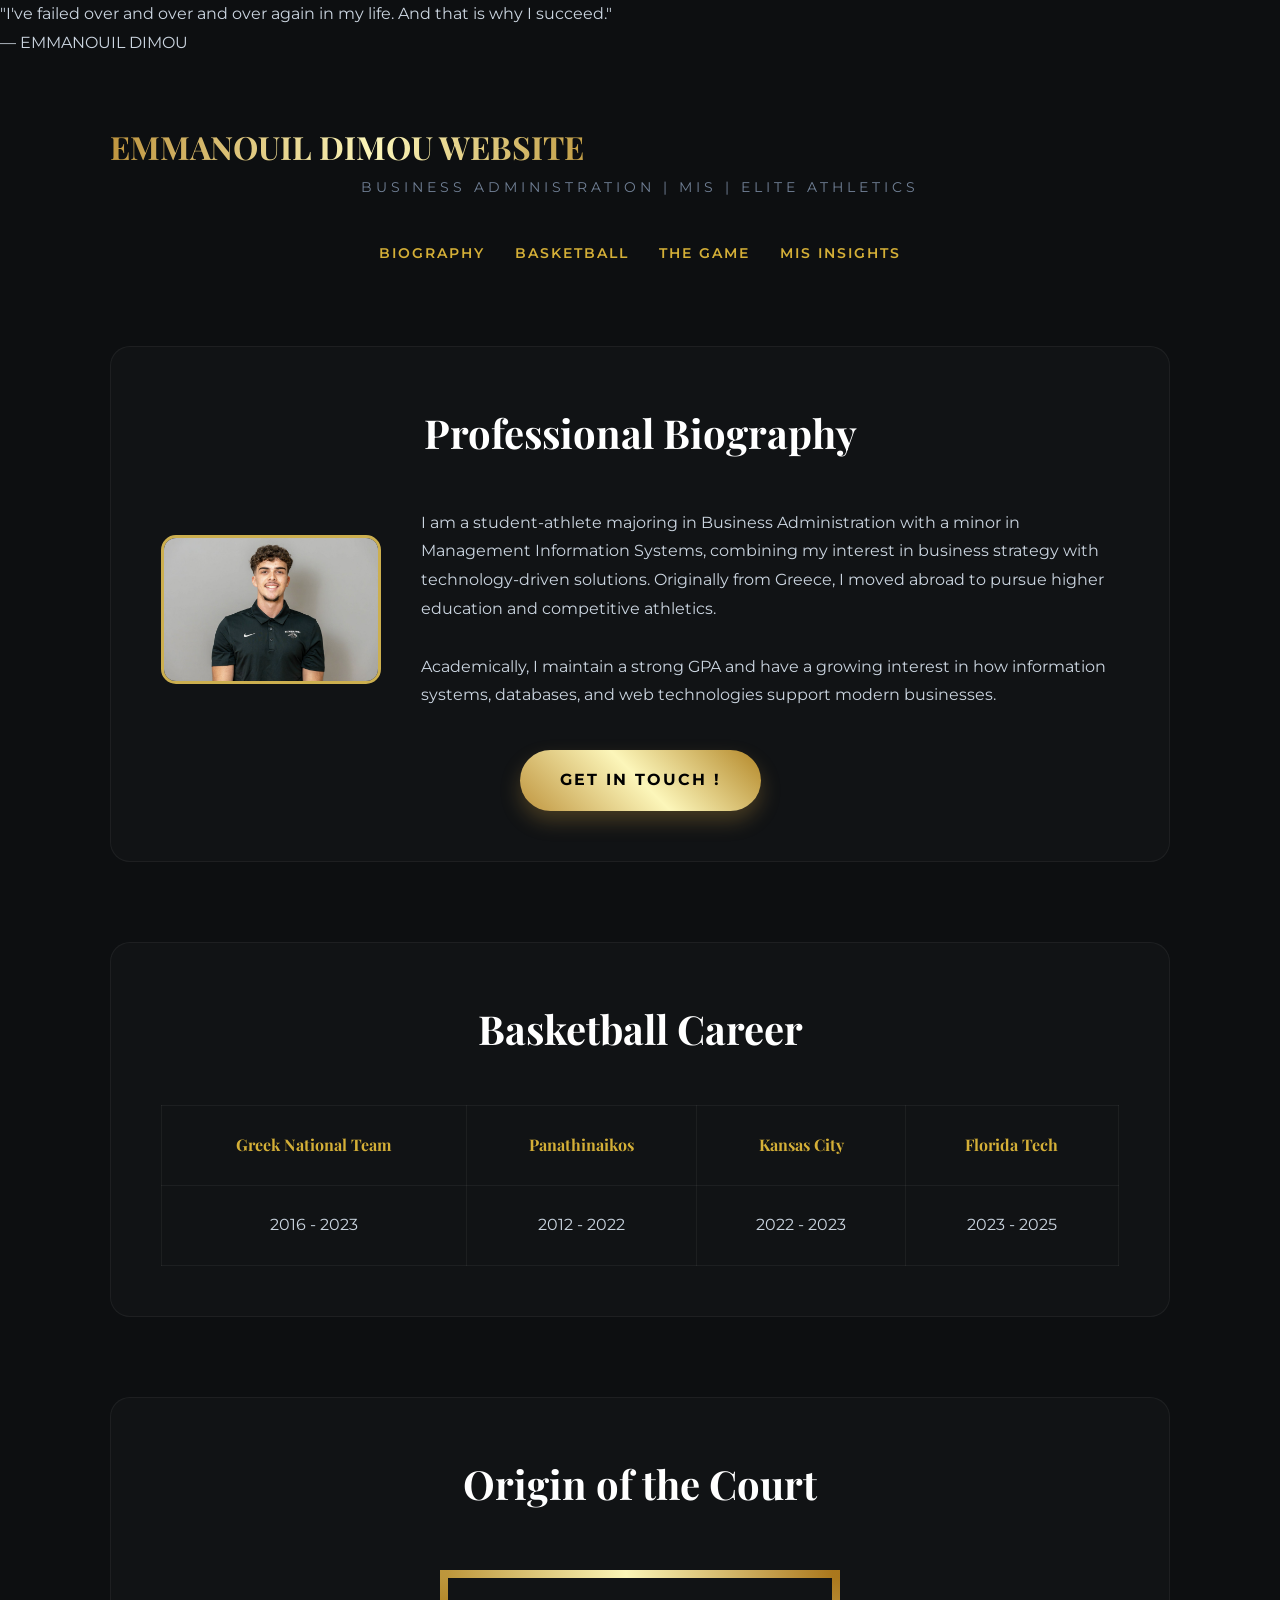
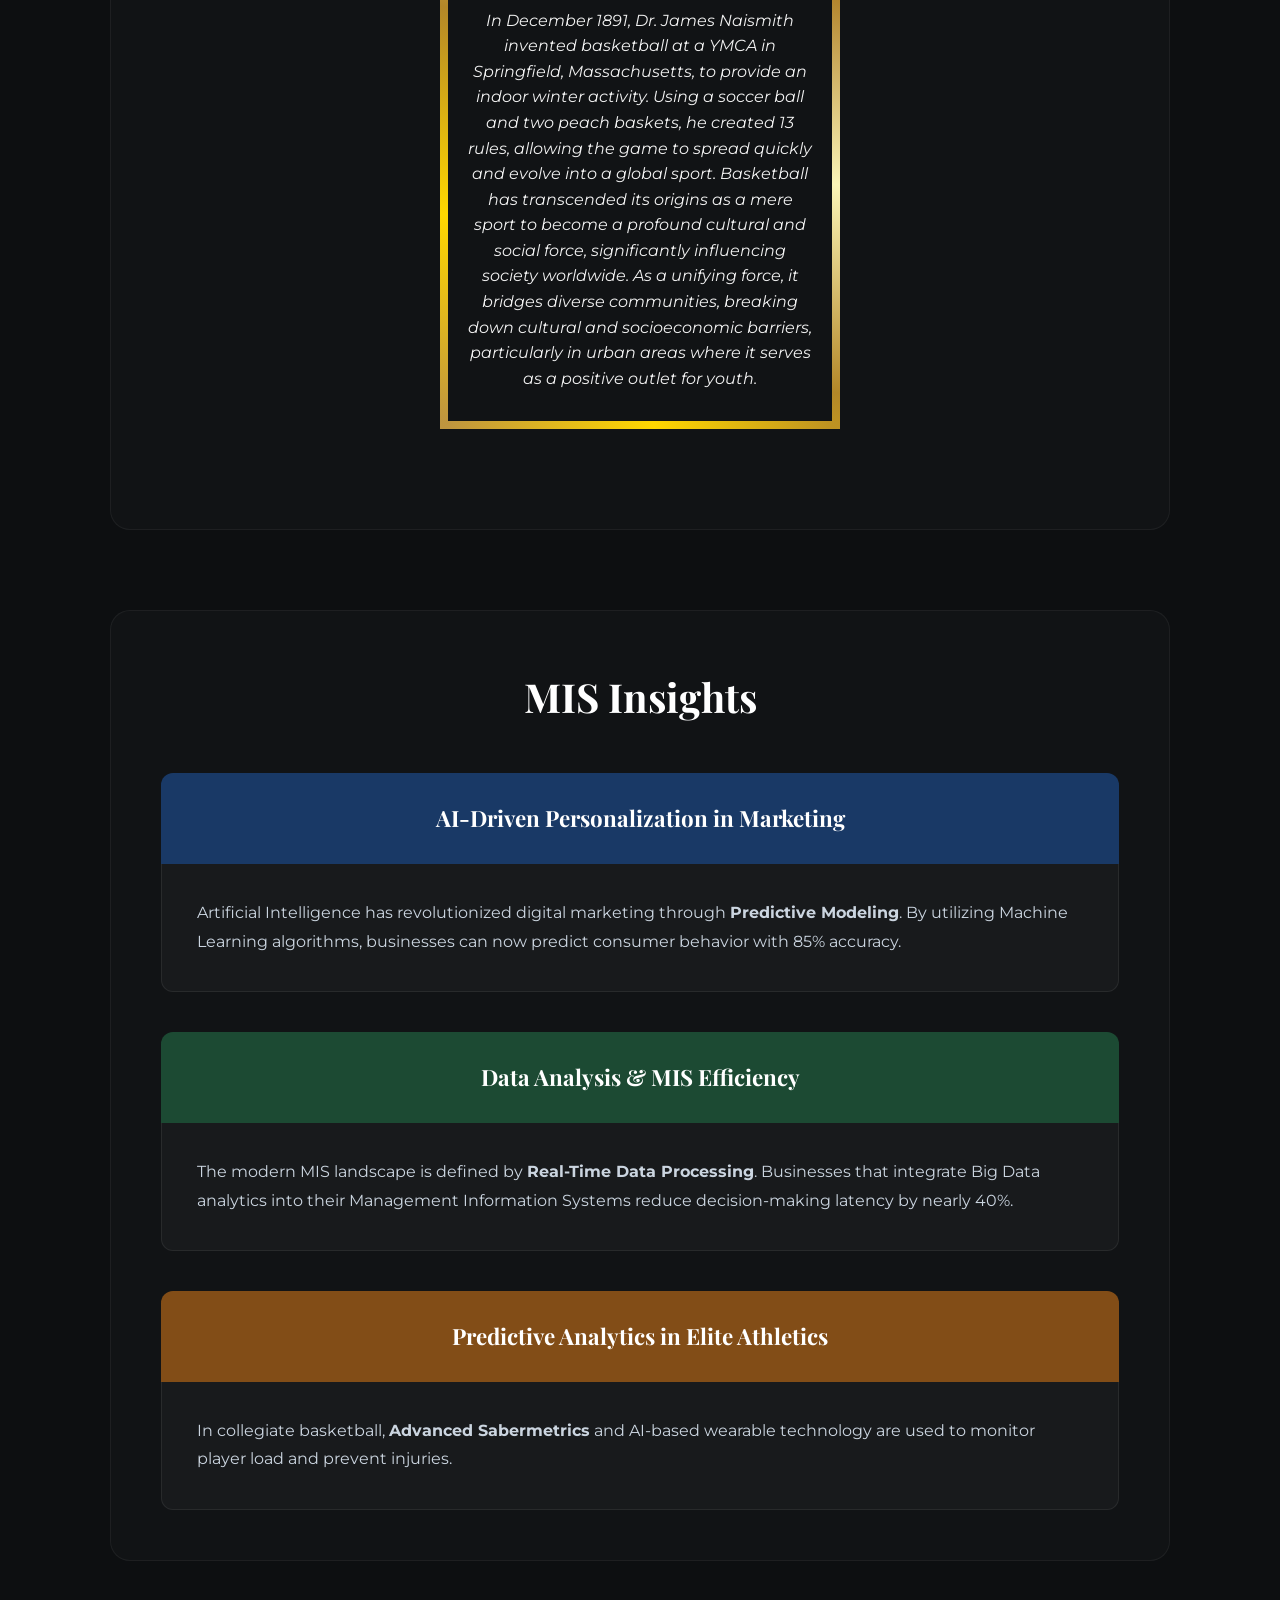
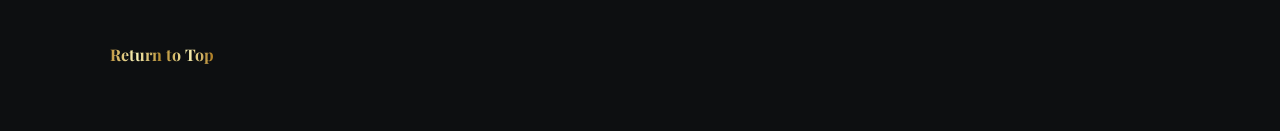
==== index.html @ 51a14837 "Update index.html" ====
<!DOCTYPE html>
<html lang="en">
<head>
    <meta charset="UTF-8">
    <title>Emmanouil Dimou | Portfolio</title>
    <link href="https://fonts.googleapis.com/css2?family=Montserrat:ital,wght@0,300;0,600;1,300&family=Playfair+Display:ital,wght@0,700;1,700&display=swap" rel="stylesheet">
    <link href="style.css" type="text/css" rel="stylesheet">
</head>
<body>

<div class="floating-quote">
    <p>"I've failed over and over and over again in my life. And that is why I succeed."</p>
    <span>— EMMANOUIL DIMOU</span>
</div>

<div class="container">
    <header class="sticky-header">
        <h1 id="top" class="shiny-gold-text">EMMANOUIL DIMOU WEBSITE</h1>
        <p class="sub-header">BUSINESS ADMINISTRATION | MIS | ELITE ATHLETICS</p>
    </header>

    <nav>
        <a href="#bio">Biography</a>
        <a href="#teams">Basketball</a>
        <a href="#the-game-section">The Game</a>
        <a href="#Extra_Info">MIS Insights</a>
    </nav>

    <section id="bio">
        <h2 class="section-title" align="middle">Professional Biography</h2>
        <div class="bio-container">
            <figure class="bio-layout">
                <img src="headshot.jpg" alt="Headshot" class="bio-img">
                <figcaption>
                    I am a student-athlete majoring in Business Administration with a minor in Management Information Systems, combining my interest in business strategy with technology-driven solutions. Originally from Greece, I moved abroad to pursue higher education and competitive athletics.
                    <br><br>
                    Academically, I maintain a strong GPA and have a growing interest in how information systems, databases, and web technologies support modern businesses.
                </figcaption>
            </figure>
            
            <div class="btn-wrapper">
                <a href="mailto:dimou.emmanouil@gmail.com" class="btn-gold">Get In Touch !</a>
            </div>
        </div>
    </section>

    <section id="teams">
        <h2 class="section-title" align="middle">Basketball Career</h2>
        <table>
            <tr>
                <th>Greek National Team</th>
                <th>Panathinaikos</th>
                <th>Kansas City</th>
                <th>Florida Tech</th>
            </tr>
            <tr>
                <td align="center">2016 - 2023</td>
                <td align="center">2012 - 2022</td>
                <td align="center">2022 - 2023</td>
                <td align="center">2023 - 2025</td>
            </tr>
        </table>
    </section>

    <section id="the-game-section">
        <h2 class="section-title" align="middle">Origin of the Court</h2>
        <p id="the-game-para">
            In December 1891, Dr. James Naismith invented basketball at a YMCA in Springfield, Massachusetts, to provide an indoor winter activity. Using a soccer ball and two peach baskets, he created 13 rules, allowing the game to spread quickly and evolve into a global sport. Basketball has transcended its origins as a mere sport to become a profound cultural and social force, significantly influencing society worldwide. As a unifying force, it bridges diverse communities, breaking down cultural and socioeconomic barriers, particularly in urban areas where it serves as a positive outlet for youth.
        </p>
    </section>

    <section id="Extra_Info">
        <h2 class="section-title" align="middle">MIS Insights</h2>
        
        <h2 id="h-blue" class="assignment-header" align="middle">AI-Driven Personalization in Marketing</h2>
        <div class="assignment-p">
            Artificial Intelligence has revolutionized digital marketing through <strong>Predictive Modeling</strong>. By utilizing Machine Learning algorithms, businesses can now predict consumer behavior with 85% accuracy.
        </div>

        <h2 id="h-green" class="assignment-header" align="middle">Data Analysis & MIS Efficiency</h2>
        <div class="assignment-p">
            The modern MIS landscape is defined by <strong>Real-Time Data Processing</strong>. Businesses that integrate Big Data analytics into their Management Information Systems reduce decision-making latency by nearly 40%.
        </div>

        <h2 id="h-orange" class="assignment-header" align="middle">Predictive Analytics in Elite Athletics</h2>
        <div class="assignment-p">
            In collegiate basketball, <strong>Advanced Sabermetrics</strong> and AI-based wearable technology are used to monitor player load and prevent injuries.
        </div>
    </section>

    <footer>
        <a href="#top" class="shiny-gold-text">Return to Top</a>
    </footer>
</div>

</body>
</html>
---- style.css ----
/* --- Global Styles --- */
* {
    margin: 0;
    padding: 0;
    box-sizing: border-box;
    scroll-behavior: smooth;
}

body {
    background-color: #0d0f11;
    font-family: 'Montserrat', sans-serif;
    color: #cbd5e0;
    line-height: 1.8;
}

.container {
    max-width: 1100px;
    margin: 0 auto;
    padding: 60px 20px;
}

/* --- Shiny Gold Gradient --- */
.shiny-gold-text {
    background: linear-gradient(to right, #bf953f, #fcf6ba, #b38728, #fbf5b7, #aa771c);
    -webkit-background-clip: text;
    -webkit-text-fill-color: transparent;
    font-family: 'Playfair Display', serif;
    font-weight: 700;
}

.sub-header {
    text-align: center;
    letter-spacing: 4px;
    font-size: 0.9rem;
    color: #718096;
    margin-bottom: 40px;
}

/* --- The Gold Button --- */
.btn-wrapper {
    text-align: center;
    margin-top: 40px;
}

.btn-gold {
    display: inline-block;
    padding: 16px 40px;
    font-family: 'Montserrat', sans-serif;
    font-weight: 700;
    text-transform: uppercase;
    letter-spacing: 2px;
    text-decoration: none;
    color: #000;
    border-radius: 50px;
    background: linear-gradient(45deg, #bf953f, #fcf6ba, #b38728);
    box-shadow: 0 10px 20px rgba(191, 149, 63, 0.3);
    transition: all 0.4s ease;
    border: none;
}

.btn-gold:hover {
    transform: translateY(-5px) scale(1.05);
    box-shadow: 0 15px 30px rgba(191, 149, 63, 0.5);
    color: #000;
}

/* --- Section Styling --- */
section {
    margin-bottom: 80px;
    background: rgba(255, 255, 255, 0.02);
    padding: 50px;
    border-radius: 20px;
    border: 1px solid rgba(255, 255, 255, 0.05);
}

.section-title {
    font-family: 'Playfair Display', serif;
    color: #ffffff;
    font-size: 2.5rem;
    margin-bottom: 40px;
}

#the-game-para {
    width: 400px;           
    font-style: italic;     
    padding: 30px 20px;     
    margin: 50px auto;      
    border: 8px solid;
    border-image-source: linear-gradient(45deg, #bf953f, #ffd700, #b38728, #fbf5b7, #aa771c);   
    border-image-slice: 1; 
    text-align: center;
    color: #f1f1f1;
    line-height: 1.6;
}

/* --- MIS Section Styling --- */
.assignment-header {
    font-family: 'Playfair Display', serif;
    padding: 25px;
    border-radius: 12px 12px 0 0;
    font-size: 1.4rem;
    margin-top: 40px;
    color: white;
}

#h-blue { background: hsl(215, 60%, 25%); }
#h-green { background: hsl(150, 45%, 20%); }
#h-orange { background: hsl(30, 70%, 30%); }

.assignment-p {
    background-color: rgba(255, 255, 255, 0.03);
    padding: 35px;
    border: 1px solid rgba(255, 255, 255, 0.07);
    border-top: none;
    border-radius: 0 0 12px 12px;
}

/* --- Layout & Media --- */
.media-grid {
    display: grid;
    grid-template-columns: 1fr 1fr;
    gap: 30px;
    margin-bottom: 60px;
}

img, video {
    width: 100%;
    border-radius: 15px;
    filter: grayscale(20%);
    transition: 0.5s;
}

img:hover { filter: grayscale(0%); }

.bio-layout {
    display: flex;
    gap: 40px;
    align-items: center;
}

.bio-img {
    width: 220px;
    border: 3px solid #d4af37;
    flex-shrink: 0;
}

/* --- Navigation --- */
nav {
    display: flex;
    justify-content: center;
    gap: 30px;
    margin-bottom: 80px;
}

nav a {
    color: #d4af37;
    text-decoration: none;
    font-size: 0.85rem;
    font-weight: 600;
    text-transform: uppercase;
    letter-spacing: 2px;
    transition: 0.3s;
}

nav a:hover {
    color: #fff;
    text-shadow: 0 0 10px #d4af37;
}

/* --- Table --- */
table {
    width: 100%;
    border-collapse: collapse;
}

th, td {
    padding: 25px;
    border: 1px solid rgba(255, 255, 255, 0.05);
}

th {
    color: #d4af37;
    font-family: 'Playfair Display', serif;
}
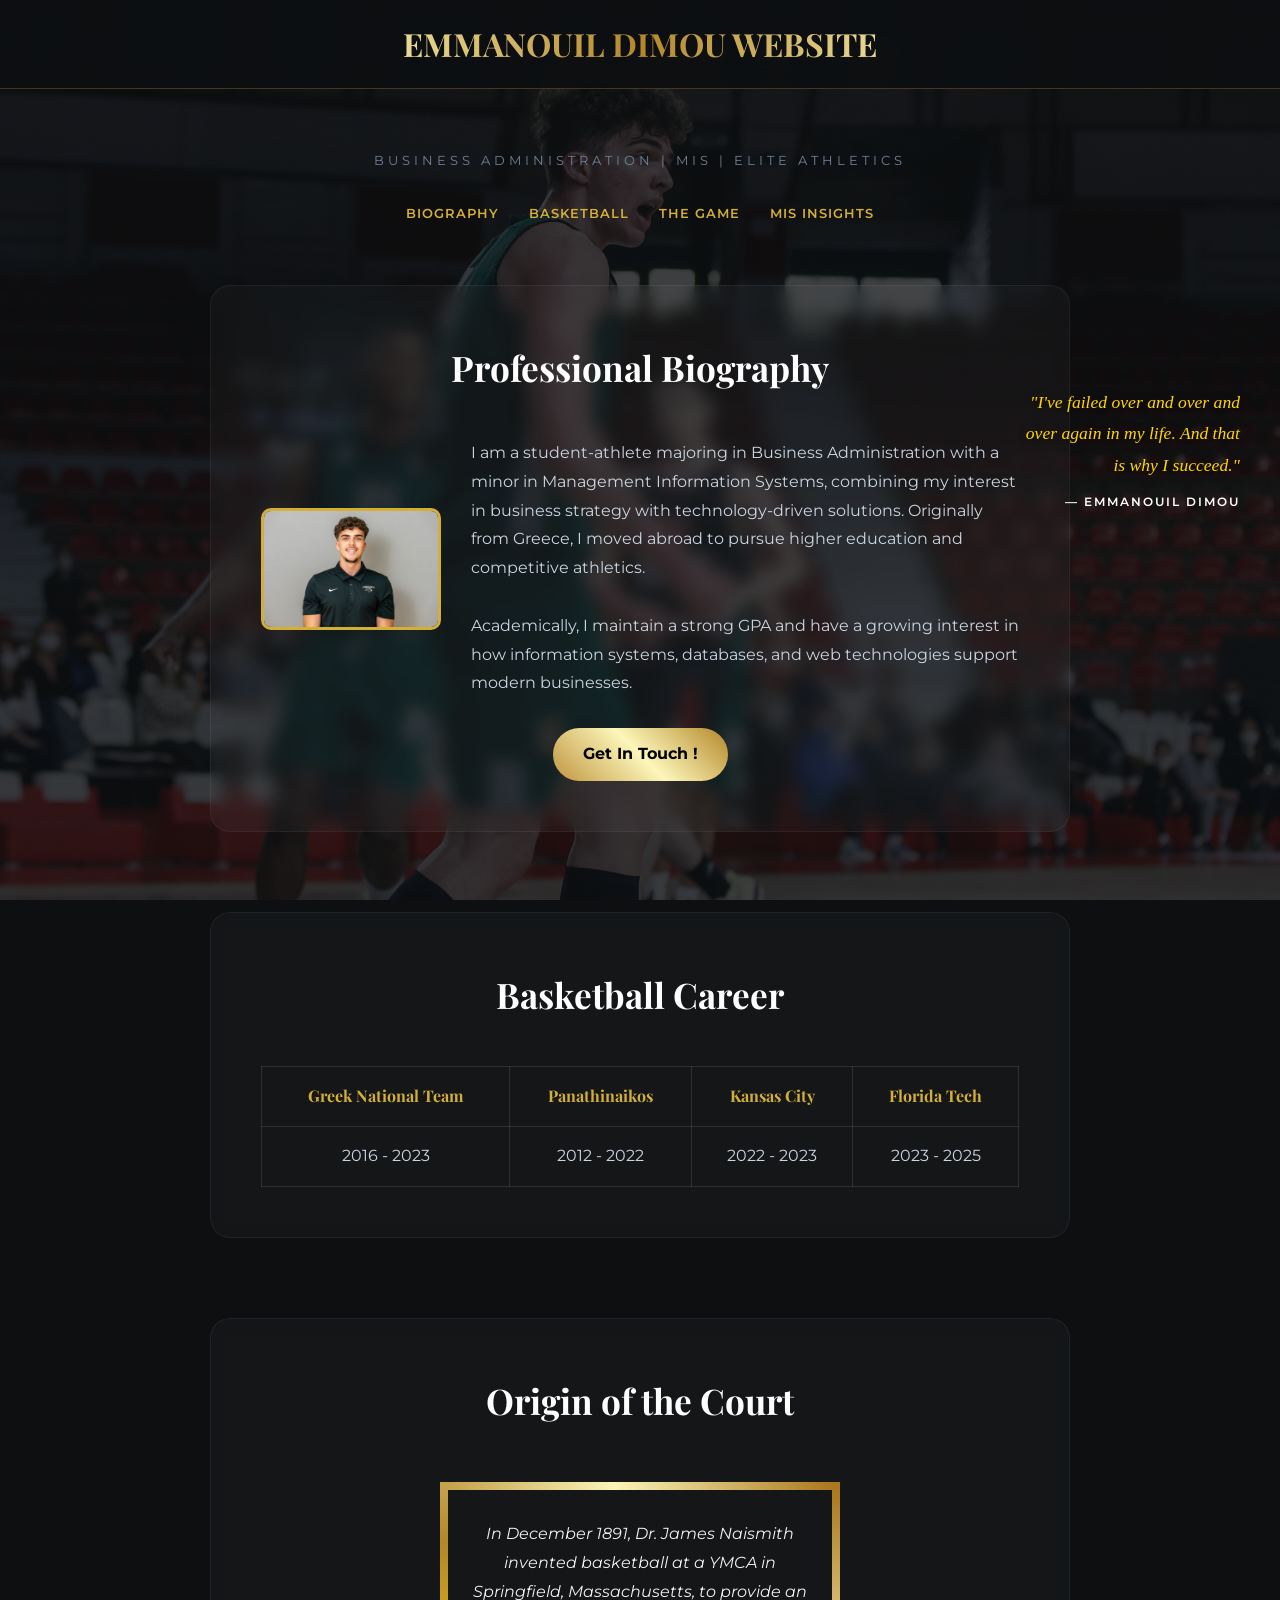
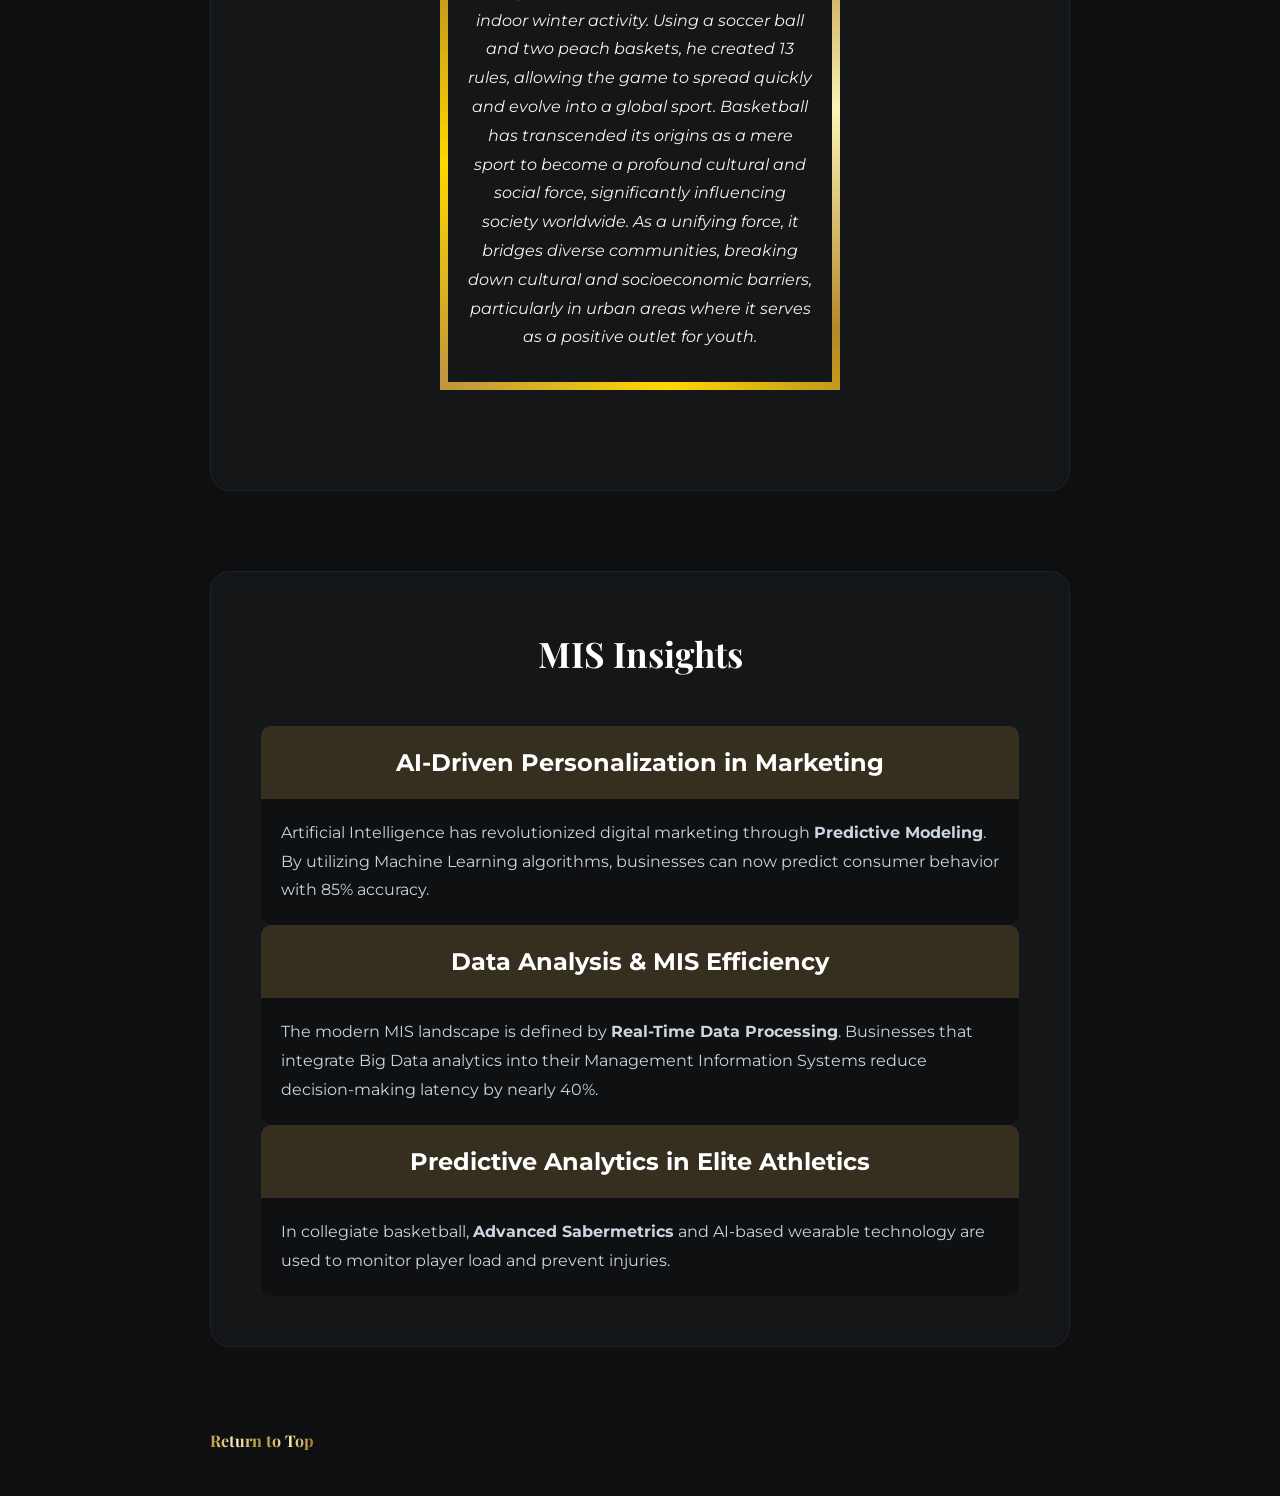
==== commit 9a5b7c75: "Update index.html" ====
--- a/index.html
+++ b/index.html
@@ -8,90 +8,92 @@
 </head>
 <body>
 
-<div class="floating-quote">
-    <p>"I've failed over and over and over again in my life. And that is why I succeed."</p>
-    <span>— EMMANOUIL DIMOU</span>
-</div>
+    <div class="sticky-top-bar">
+        <h1 class="shiny-gold-text">EMMANOUIL DIMOU WEBSITE</h1>
+    </div>
 
-<div class="container">
-    <header class="sticky-header">
-        <h1 id="top" class="shiny-gold-text">EMMANOUIL DIMOU WEBSITE</h1>
-        <p class="sub-header">BUSINESS ADMINISTRATION | MIS | ELITE ATHLETICS</p>
-    </header>
+    <div class="fixed-quote-sidebar">
+        <p>"I've failed over and over and over again in my life. And that is why I succeed."</p>
+        <span class="quote-author">— EMMANOUIL DIMOU</span>
+    </div>
 
-    <nav>
-        <a href="#bio">Biography</a>
-        <a href="#teams">Basketball</a>
-        <a href="#the-game-section">The Game</a>
-        <a href="#Extra_Info">MIS Insights</a>
-    </nav>
+    <div class="container">
+        <header>
+            <p class="sub-header">BUSINESS ADMINISTRATION | MIS | ELITE ATHLETICS</p>
+        </header>
 
-    <section id="bio">
-        <h2 class="section-title" align="middle">Professional Biography</h2>
-        <div class="bio-container">
-            <figure class="bio-layout">
-                <img src="headshot.jpg" alt="Headshot" class="bio-img">
-                <figcaption>
-                    I am a student-athlete majoring in Business Administration with a minor in Management Information Systems, combining my interest in business strategy with technology-driven solutions. Originally from Greece, I moved abroad to pursue higher education and competitive athletics.
-                    <br><br>
-                    Academically, I maintain a strong GPA and have a growing interest in how information systems, databases, and web technologies support modern businesses.
-                </figcaption>
-            </figure>
+        <nav>
+            <a href="#bio">Biography</a>
+            <a href="#teams">Basketball</a>
+            <a href="#the-game-section">The Game</a>
+            <a href="#Extra_Info">MIS Insights</a>
+        </nav>
+
+        <section id="bio">
+            <h2 class="section-title">Professional Biography</h2>
+            <div class="bio-container">
+                <figure class="bio-layout">
+                    <img src="headshot.jpg" alt="Headshot" class="bio-img">
+                    <figcaption>
+                        I am a student-athlete majoring in Business Administration with a minor in Management Information Systems, combining my interest in business strategy with technology-driven solutions. Originally from Greece, I moved abroad to pursue higher education and competitive athletics.
+                        <br><br>
+                        Academically, I maintain a strong GPA and have a growing interest in how information systems, databases, and web technologies support modern businesses.
+                    </figcaption>
+                </figure>
+                
+                <div class="btn-wrapper">
+                    <a href="mailto:dimou.emmanouil@gmail.com" class="btn-gold">Get In Touch !</a>
+                </div>
+            </div>
+        </section>
+
+        <section id="teams">
+            <h2 class="section-title">Basketball Career</h2>
+            <table>
+                <tr>
+                    <th>Greek National Team</th>
+                    <th>Panathinaikos</th>
+                    <th>Kansas City</th>
+                    <th>Florida Tech</th>
+                </tr>
+                <tr>
+                    <td align="center">2016 - 2023</td>
+                    <td align="center">2012 - 2022</td>
+                    <td align="center">2022 - 2023</td>
+                    <td align="center">2023 - 2025</td>
+                </tr>
+            </table>
+        </section>
+
+        <section id="the-game-section">
+            <h2 class="section-title">Origin of the Court</h2>
+            <p id="the-game-para">
+                In December 1891, Dr. James Naismith invented basketball at a YMCA in Springfield, Massachusetts, to provide an indoor winter activity. Using a soccer ball and two peach baskets, he created 13 rules, allowing the game to spread quickly and evolve into a global sport. Basketball has transcended its origins as a mere sport to become a profound cultural and social force, significantly influencing society worldwide. As a unifying force, it bridges diverse communities, breaking down cultural and socioeconomic barriers, particularly in urban areas where it serves as a positive outlet for youth.
+            </p>
+        </section>
+
+        <section id="Extra_Info">
+            <h2 class="section-title">MIS Insights</h2>
             
-            <div class="btn-wrapper">
-                <a href="mailto:dimou.emmanouil@gmail.com" class="btn-gold">Get In Touch !</a>
+            <h2 id="h-blue" class="assignment-header">AI-Driven Personalization in Marketing</h2>
+            <div class="assignment-p">
+                Artificial Intelligence has revolutionized digital marketing through <strong>Predictive Modeling</strong>. By utilizing Machine Learning algorithms, businesses can now predict consumer behavior with 85% accuracy.
             </div>
-        </div>
-    </section>
 
-    <section id="teams">
-        <h2 class="section-title" align="middle">Basketball Career</h2>
-        <table>
-            <tr>
-                <th>Greek National Team</th>
-                <th>Panathinaikos</th>
-                <th>Kansas City</th>
-                <th>Florida Tech</th>
-            </tr>
-            <tr>
-                <td align="center">2016 - 2023</td>
-                <td align="center">2012 - 2022</td>
-                <td align="center">2022 - 2023</td>
-                <td align="center">2023 - 2025</td>
-            </tr>
-        </table>
-    </section>
+            <h2 id="h-green" class="assignment-header">Data Analysis & MIS Efficiency</h2>
+            <div class="assignment-p">
+                The modern MIS landscape is defined by <strong>Real-Time Data Processing</strong>. Businesses that integrate Big Data analytics into their Management Information Systems reduce decision-making latency by nearly 40%.
+            </div>
 
-    <section id="the-game-section">
-        <h2 class="section-title" align="middle">Origin of the Court</h2>
-        <p id="the-game-para">
-            In December 1891, Dr. James Naismith invented basketball at a YMCA in Springfield, Massachusetts, to provide an indoor winter activity. Using a soccer ball and two peach baskets, he created 13 rules, allowing the game to spread quickly and evolve into a global sport. Basketball has transcended its origins as a mere sport to become a profound cultural and social force, significantly influencing society worldwide. As a unifying force, it bridges diverse communities, breaking down cultural and socioeconomic barriers, particularly in urban areas where it serves as a positive outlet for youth.
-        </p>
-    </section>
+            <h2 id="h-orange" class="assignment-header">Predictive Analytics in Elite Athletics</h2>
+            <div class="assignment-p">
+                In collegiate basketball, <strong>Advanced Sabermetrics</strong> and AI-based wearable technology are used to monitor player load and prevent injuries.
+            </div>
+        </section>
 
-    <section id="Extra_Info">
-        <h2 class="section-title" align="middle">MIS Insights</h2>
-        
-        <h2 id="h-blue" class="assignment-header" align="middle">AI-Driven Personalization in Marketing</h2>
-        <div class="assignment-p">
-            Artificial Intelligence has revolutionized digital marketing through <strong>Predictive Modeling</strong>. By utilizing Machine Learning algorithms, businesses can now predict consumer behavior with 85% accuracy.
-        </div>
-
-        <h2 id="h-green" class="assignment-header" align="middle">Data Analysis & MIS Efficiency</h2>
-        <div class="assignment-p">
-            The modern MIS landscape is defined by <strong>Real-Time Data Processing</strong>. Businesses that integrate Big Data analytics into their Management Information Systems reduce decision-making latency by nearly 40%.
-        </div>
-
-        <h2 id="h-orange" class="assignment-header" align="middle">Predictive Analytics in Elite Athletics</h2>
-        <div class="assignment-p">
-            In collegiate basketball, <strong>Advanced Sabermetrics</strong> and AI-based wearable technology are used to monitor player load and prevent injuries.
-        </div>
-    </section>
-
-    <footer>
-        <a href="#top" class="shiny-gold-text">Return to Top</a>
-    </footer>
-</div>
-
+        <footer>
+            <a href="#top" class="shiny-gold-text">Return to Top</a>
+        </footer>
+    </div>
 </body>
 </html>
--- a/style.css
+++ b/style.css
@@ -8,15 +8,63 @@
 
 body {
     background-color: #0d0f11;
+    /* 3. BACKGROUND IMAGE: Centered and stays under elements */
+    background-image: linear-gradient(rgba(13, 15, 17, 0.8), rgba(13, 15, 17, 0.8)), url('background.jpg'); 
+    background-attachment: fixed; /* Makes image stay still while you scroll */
+    background-position: center;
+    background-repeat: no-repeat;
+    background-size: cover;
+    
     font-family: 'Montserrat', sans-serif;
     color: #cbd5e0;
     line-height: 1.8;
 }
 
+/* --- 1. STICKY TITLE (Name Title) --- */
+.sticky-top-bar {
+    position: sticky;
+    top: 0;
+    width: 100%;
+    z-index: 2000;
+    background: rgba(13, 15, 17, 0.9);
+    backdrop-filter: blur(15px); /* Modern smooth blur */
+    padding: 15px 0;
+    text-align: center;
+    border-bottom: 1px solid rgba(191, 149, 63, 0.3);
+}
+
+/* --- 2. FIXED QUOTE (Right Side) --- */
+.fixed-quote-sidebar {
+    position: fixed;
+    right: 40px;
+    top: 50%;
+    transform: translateY(-50%);
+    width: 220px;
+    z-index: 1000;
+    text-align: right;
+}
+
+.fixed-quote-sidebar p {
+    font-family: 'Playfair Display', serif;
+    font-style: italic;
+    font-size: 1.1rem;
+    color: #ffd700;
+    margin-bottom: 10px;
+    text-shadow: 2px 2px 10px rgba(0,0,0,0.8);
+}
+
+.quote-author {
+    font-size: 0.75rem;
+    letter-spacing: 2px;
+    color: #fff;
+    font-weight: 600;
+    display: block;
+}
+
 .container {
-    max-width: 1100px;
+    max-width: 900px; /* Narrower container to make room for the fixed quote */
     margin: 0 auto;
-    padding: 60px 20px;
+    padding: 40px 20px;
 }
 
 /* --- Shiny Gold Gradient --- */
@@ -31,55 +79,30 @@
 .sub-header {
     text-align: center;
     letter-spacing: 4px;
-    font-size: 0.9rem;
+    font-size: 0.8rem;
     color: #718096;
-    margin-bottom: 40px;
-}
-
-/* --- The Gold Button --- */
-.btn-wrapper {
-    text-align: center;
-    margin-top: 40px;
-}
-
-.btn-gold {
-    display: inline-block;
-    padding: 16px 40px;
-    font-family: 'Montserrat', sans-serif;
-    font-weight: 700;
-    text-transform: uppercase;
-    letter-spacing: 2px;
-    text-decoration: none;
-    color: #000;
-    border-radius: 50px;
-    background: linear-gradient(45deg, #bf953f, #fcf6ba, #b38728);
-    box-shadow: 0 10px 20px rgba(191, 149, 63, 0.3);
-    transition: all 0.4s ease;
-    border: none;
-}
-
-.btn-gold:hover {
-    transform: translateY(-5px) scale(1.05);
-    box-shadow: 0 15px 30px rgba(191, 149, 63, 0.5);
-    color: #000;
+    margin-top: 20px;
 }
 
 /* --- Section Styling --- */
 section {
     margin-bottom: 80px;
-    background: rgba(255, 255, 255, 0.02);
+    background: rgba(255, 255, 255, 0.03); /* Semi-transparent sections */
     padding: 50px;
     border-radius: 20px;
     border: 1px solid rgba(255, 255, 255, 0.05);
+    backdrop-filter: blur(8px);
 }
 
 .section-title {
     font-family: 'Playfair Display', serif;
     color: #ffffff;
-    font-size: 2.5rem;
+    font-size: 2.2rem;
     margin-bottom: 40px;
+    text-align: center;
 }
 
+/* --- THE GAME PARAGRAPH (Requirements Check) --- */
 #the-game-para {
     width: 400px;           
     font-style: italic;     
@@ -90,58 +113,6 @@
     border-image-slice: 1; 
     text-align: center;
     color: #f1f1f1;
-    line-height: 1.6;
-}
-
-/* --- MIS Section Styling --- */
-.assignment-header {
-    font-family: 'Playfair Display', serif;
-    padding: 25px;
-    border-radius: 12px 12px 0 0;
-    font-size: 1.4rem;
-    margin-top: 40px;
-    color: white;
-}
-
-#h-blue { background: hsl(215, 60%, 25%); }
-#h-green { background: hsl(150, 45%, 20%); }
-#h-orange { background: hsl(30, 70%, 30%); }
-
-.assignment-p {
-    background-color: rgba(255, 255, 255, 0.03);
-    padding: 35px;
-    border: 1px solid rgba(255, 255, 255, 0.07);
-    border-top: none;
-    border-radius: 0 0 12px 12px;
-}
-
-/* --- Layout & Media --- */
-.media-grid {
-    display: grid;
-    grid-template-columns: 1fr 1fr;
-    gap: 30px;
-    margin-bottom: 60px;
-}
-
-img, video {
-    width: 100%;
-    border-radius: 15px;
-    filter: grayscale(20%);
-    transition: 0.5s;
-}
-
-img:hover { filter: grayscale(0%); }
-
-.bio-layout {
-    display: flex;
-    gap: 40px;
-    align-items: center;
-}
-
-.bio-img {
-    width: 220px;
-    border: 3px solid #d4af37;
-    flex-shrink: 0;
 }
 
 /* --- Navigation --- */
@@ -149,37 +120,56 @@
     display: flex;
     justify-content: center;
     gap: 30px;
-    margin-bottom: 80px;
+    margin: 30px 0 60px 0;
 }
 
 nav a {
     color: #d4af37;
     text-decoration: none;
-    font-size: 0.85rem;
+    font-size: 0.8rem;
     font-weight: 600;
     text-transform: uppercase;
-    letter-spacing: 2px;
+    letter-spacing: 1px;
     transition: 0.3s;
 }
 
-nav a:hover {
-    color: #fff;
-    text-shadow: 0 0 10px #d4af37;
+nav a:hover { color: #fff; }
+
+/* --- Miscellaneous --- */
+.bio-img {
+    width: 180px;
+    border: 3px solid #d4af37;
+    border-radius: 10px;
 }
 
-/* --- Table --- */
-table {
-    width: 100%;
-    border-collapse: collapse;
+.bio-layout { display: flex; gap: 30px; align-items: center; }
+
+.btn-wrapper { text-align: center; margin-top: 30px; }
+
+.btn-gold {
+    display: inline-block;
+    padding: 12px 30px;
+    font-family: 'Montserrat', sans-serif;
+    font-weight: 700;
+    text-decoration: none;
+    color: #000;
+    border-radius: 50px;
+    background: linear-gradient(45deg, #bf953f, #fcf6ba, #b38728);
 }
 
-th, td {
-    padding: 25px;
-    border: 1px solid rgba(255, 255, 255, 0.05);
+table { width: 100%; border-collapse: collapse; }
+th, td { padding: 15px; border: 1px solid rgba(255, 255, 255, 0.1); }
+th { color: #d4af37; font-family: 'Playfair Display', serif; }
+
+.assignment-header {
+    background: rgba(191, 149, 63, 0.2);
+    padding: 15px;
+    text-align: center;
+    color: #fff;
+    border-radius: 10px 10px 0 0;
 }
-
-th {
-    color: #d4af37;
-    font-family: 'Playfair Display', serif;
+.assignment-p {
+    background: rgba(0,0,0,0.3);
+    padding: 20px;
+    border-radius: 0 0 10px 10px;
 }
-
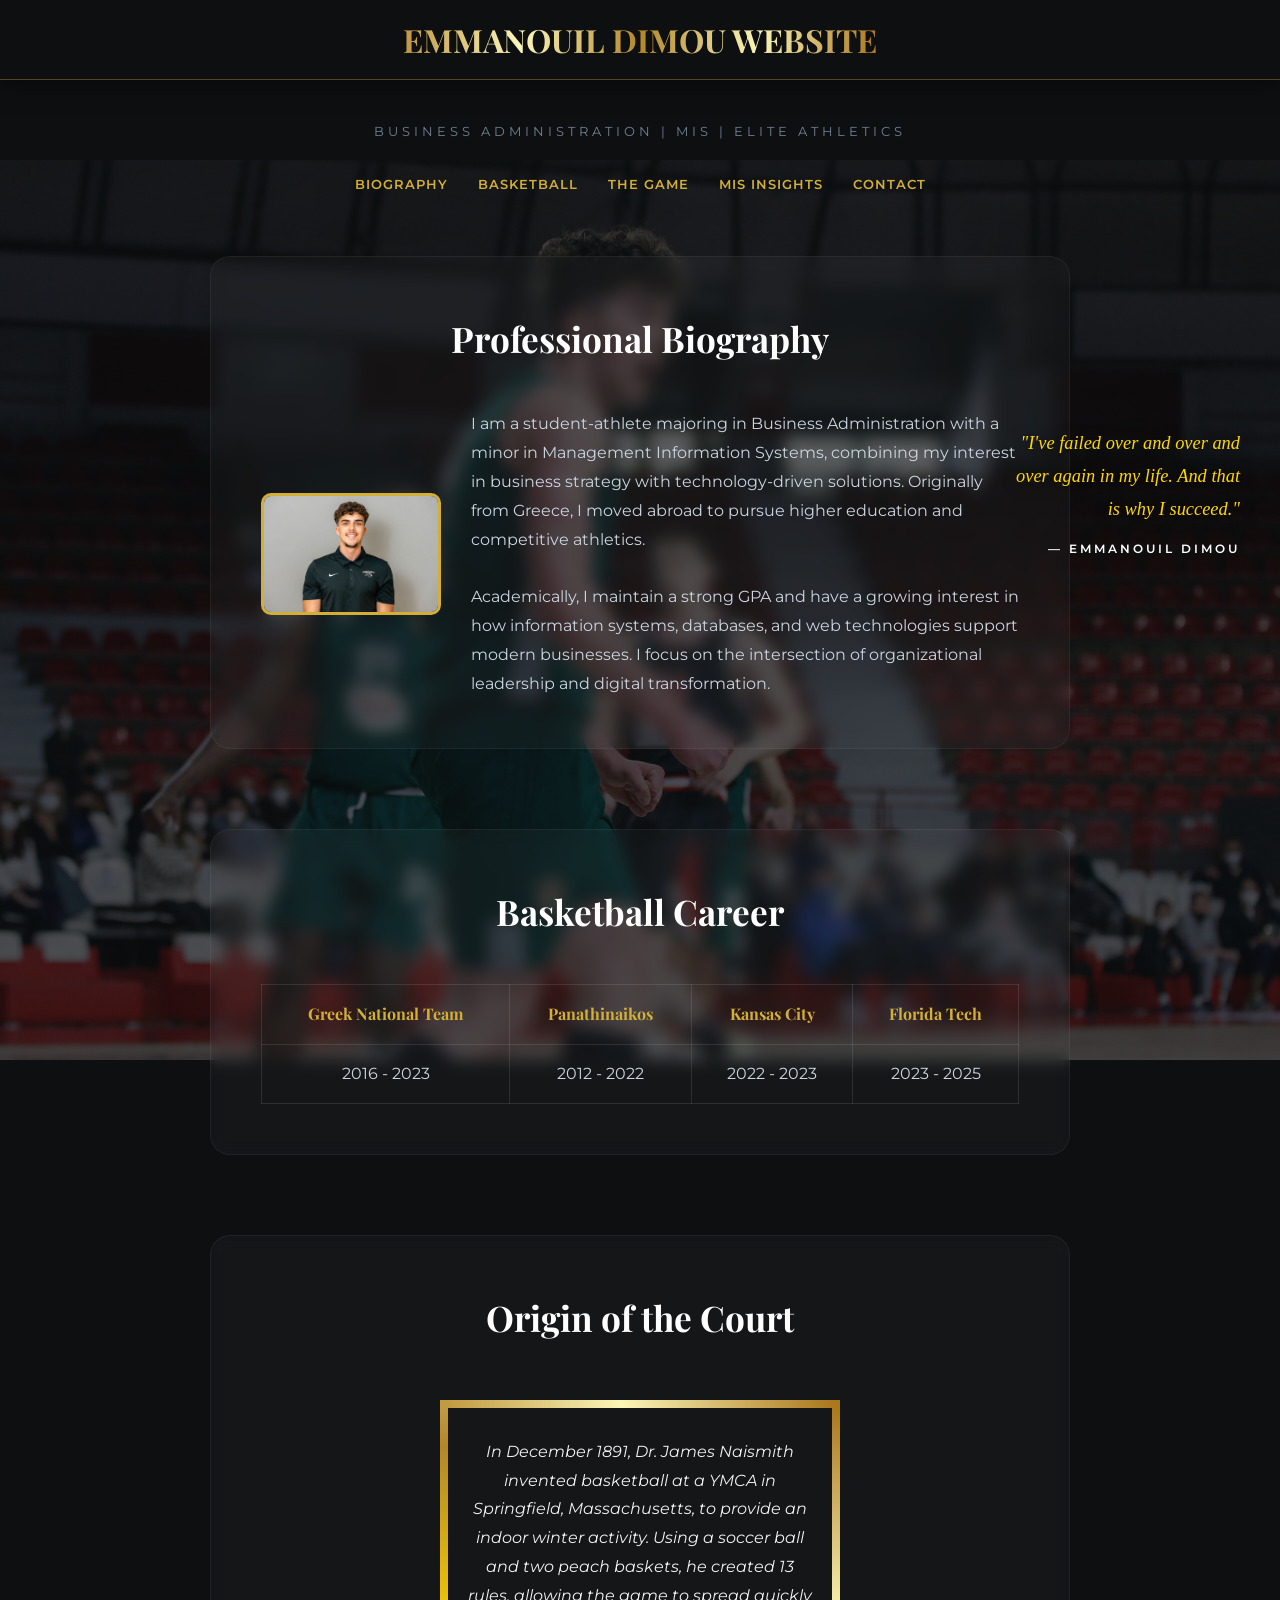
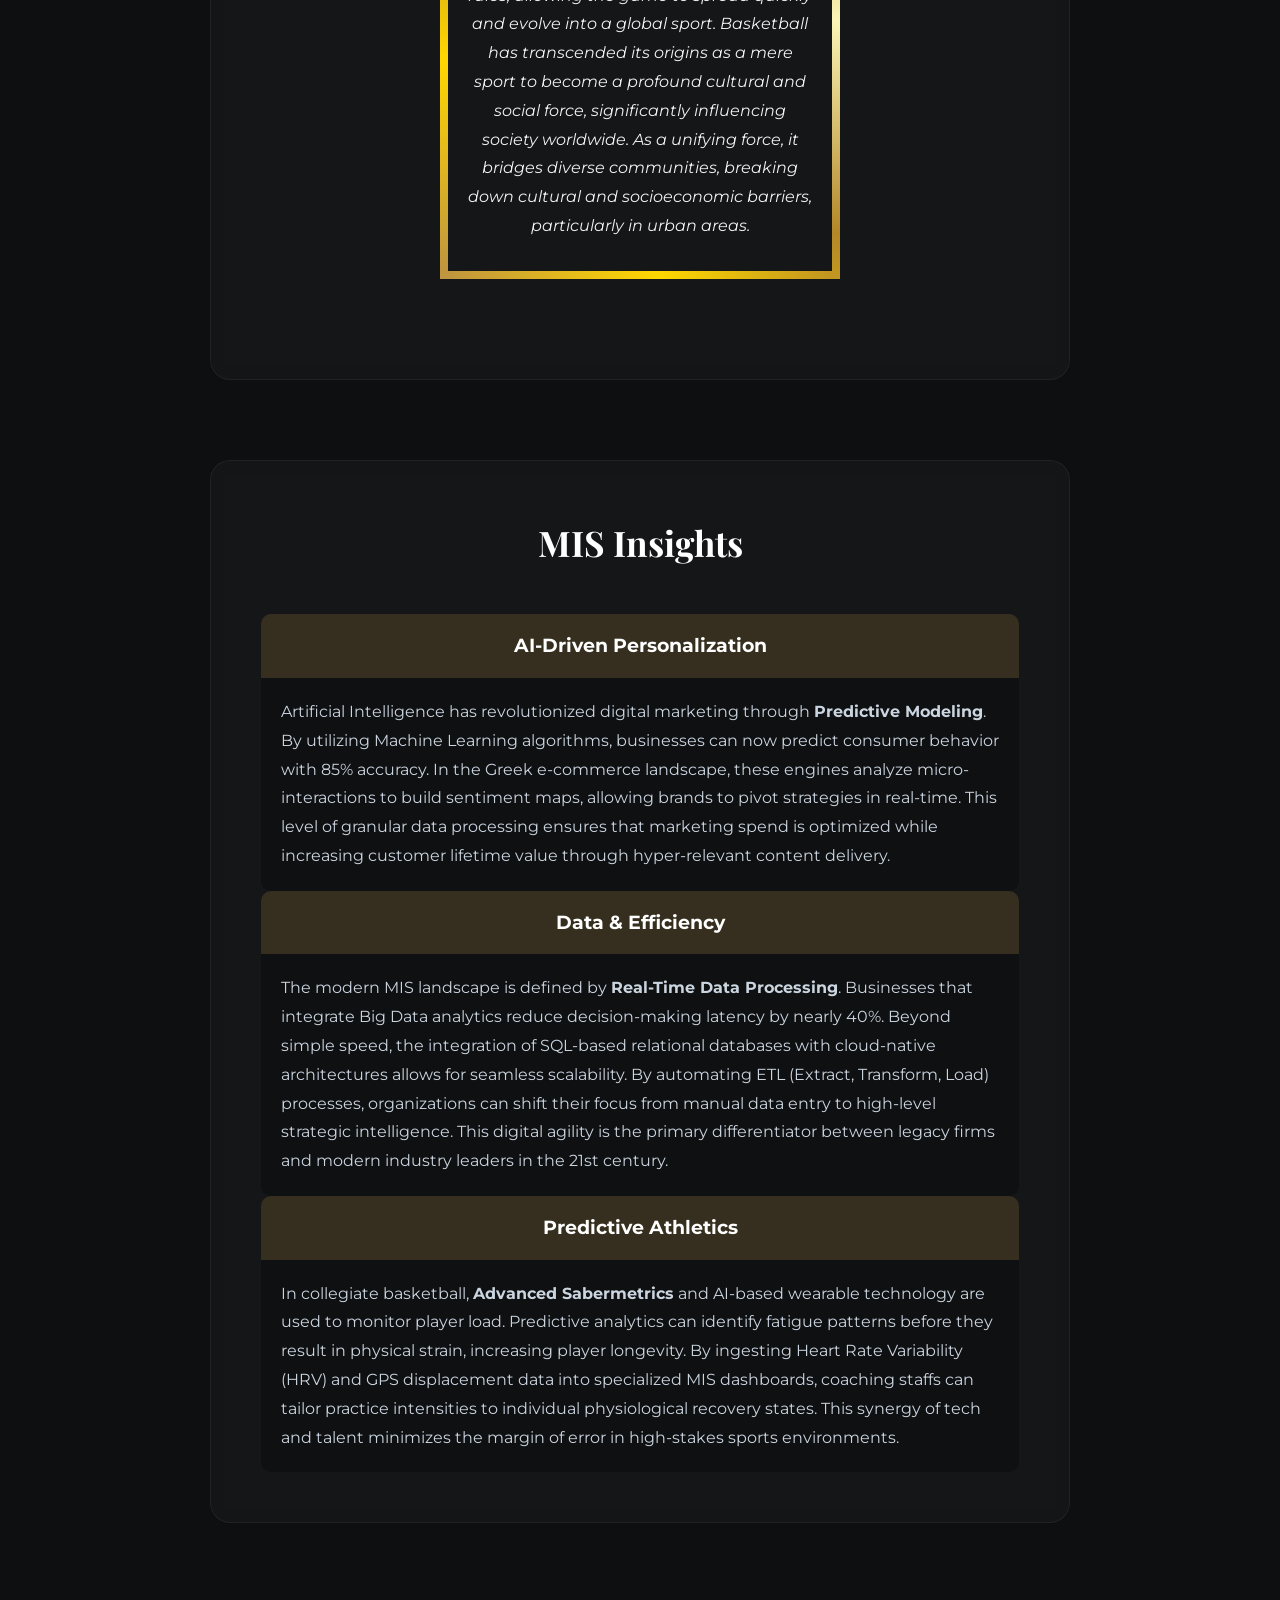
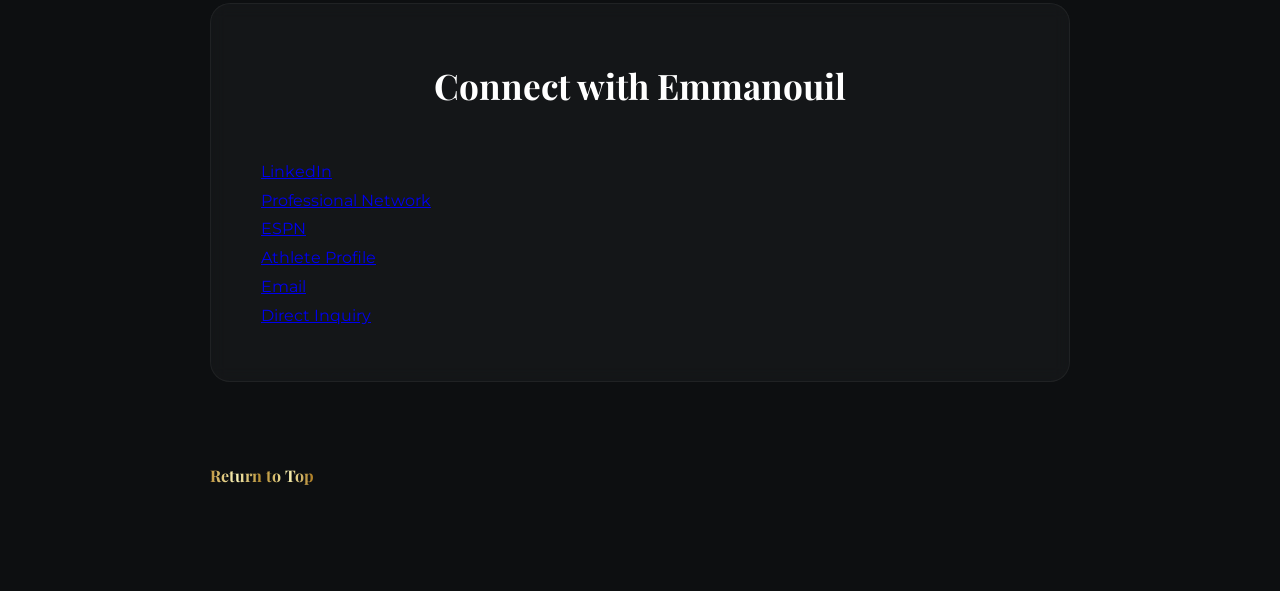
==== commit 512bb071: "Update index.html" ====
--- a/index.html
+++ b/index.html
@@ -27,6 +27,7 @@
             <a href="#teams">Basketball</a>
             <a href="#the-game-section">The Game</a>
             <a href="#Extra_Info">MIS Insights</a>
+            <a href="#contact">Contact</a>
         </nav>
 
         <section id="bio">
@@ -37,13 +38,9 @@
                     <figcaption>
                         I am a student-athlete majoring in Business Administration with a minor in Management Information Systems, combining my interest in business strategy with technology-driven solutions. Originally from Greece, I moved abroad to pursue higher education and competitive athletics.
                         <br><br>
-                        Academically, I maintain a strong GPA and have a growing interest in how information systems, databases, and web technologies support modern businesses.
+                        Academically, I maintain a strong GPA and have a growing interest in how information systems, databases, and web technologies support modern businesses. I focus on the intersection of organizational leadership and digital transformation.
                     </figcaption>
                 </figure>
-                
-                <div class="btn-wrapper">
-                    <a href="mailto:dimou.emmanouil@gmail.com" class="btn-gold">Get In Touch !</a>
-                </div>
             </div>
         </section>
 
@@ -68,26 +65,51 @@
         <section id="the-game-section">
             <h2 class="section-title">Origin of the Court</h2>
             <p id="the-game-para">
-                In December 1891, Dr. James Naismith invented basketball at a YMCA in Springfield, Massachusetts, to provide an indoor winter activity. Using a soccer ball and two peach baskets, he created 13 rules, allowing the game to spread quickly and evolve into a global sport. Basketball has transcended its origins as a mere sport to become a profound cultural and social force, significantly influencing society worldwide. As a unifying force, it bridges diverse communities, breaking down cultural and socioeconomic barriers, particularly in urban areas where it serves as a positive outlet for youth.
+                In December 1891, Dr. James Naismith invented basketball at a YMCA in Springfield, Massachusetts, to provide an indoor winter activity. Using a soccer ball and two peach baskets, he created 13 rules, allowing the game to spread quickly and evolve into a global sport. Basketball has transcended its origins as a mere sport to become a profound cultural and social force, significantly influencing society worldwide. As a unifying force, it bridges diverse communities, breaking down cultural and socioeconomic barriers, particularly in urban areas.
             </p>
         </section>
 
         <section id="Extra_Info">
             <h2 class="section-title">MIS Insights</h2>
-            
-            <h2 id="h-blue" class="assignment-header">AI-Driven Personalization in Marketing</h2>
-            <div class="assignment-p">
-                Artificial Intelligence has revolutionized digital marketing through <strong>Predictive Modeling</strong>. By utilizing Machine Learning algorithms, businesses can now predict consumer behavior with 85% accuracy.
+            <div class="mis-grid">
+                <div class="mis-col">
+                    <h3 id="h-blue" class="assignment-header">AI-Driven Personalization</h3>
+                    <div class="assignment-p">
+                        Artificial Intelligence has revolutionized digital marketing through <strong>Predictive Modeling</strong>. By utilizing Machine Learning algorithms, businesses can now predict consumer behavior with 85% accuracy. In the Greek e-commerce landscape, these engines analyze micro-interactions to build sentiment maps, allowing brands to pivot strategies in real-time. This level of granular data processing ensures that marketing spend is optimized while increasing customer lifetime value through hyper-relevant content delivery.
+                    </div>
+                </div>
+
+                <div class="mis-col">
+                    <h3 id="h-green" class="assignment-header">Data & Efficiency</h3>
+                    <div class="assignment-p">
+                        The modern MIS landscape is defined by <strong>Real-Time Data Processing</strong>. Businesses that integrate Big Data analytics reduce decision-making latency by nearly 40%. Beyond simple speed, the integration of SQL-based relational databases with cloud-native architectures allows for seamless scalability. By automating ETL (Extract, Transform, Load) processes, organizations can shift their focus from manual data entry to high-level strategic intelligence. This digital agility is the primary differentiator between legacy firms and modern industry leaders in the 21st century.
+                    </div>
+                </div>
+
+                <div class="mis-col">
+                    <h3 id="h-orange" class="assignment-header">Predictive Athletics</h3>
+                    <div class="assignment-p">
+                        In collegiate basketball, <strong>Advanced Sabermetrics</strong> and AI-based wearable technology are used to monitor player load. Predictive analytics can identify fatigue patterns before they result in physical strain, increasing player longevity. By ingesting Heart Rate Variability (HRV) and GPS displacement data into specialized MIS dashboards, coaching staffs can tailor practice intensities to individual physiological recovery states. This synergy of tech and talent minimizes the margin of error in high-stakes sports environments.
+                    </div>
+                </div>
             </div>
+        </section>
 
-            <h2 id="h-green" class="assignment-header">Data Analysis & MIS Efficiency</h2>
-            <div class="assignment-p">
-                The modern MIS landscape is defined by <strong>Real-Time Data Processing</strong>. Businesses that integrate Big Data analytics into their Management Information Systems reduce decision-making latency by nearly 40%.
-            </div>
-
-            <h2 id="h-orange" class="assignment-header">Predictive Analytics in Elite Athletics</h2>
-            <div class="assignment-p">
-                In collegiate basketball, <strong>Advanced Sabermetrics</strong> and AI-based wearable technology are used to monitor player load and prevent injuries.
+        <section id="contact">
+            <h2 class="section-title">Connect with Emmanouil</h2>
+            <div class="contact-grid">
+                <a href="https://www.linkedin.com/in/YOUR-PROFILE" target="_blank" class="contact-card">
+                    <div class="contact-icon">Linked<span>In</span></div>
+                    <p>Professional Network</p>
+                </a>
+                <a href="https://www.espn.com/mens-college-basketball/player/_/id/YOUR-ID" target="_blank" class="contact-card">
+                    <div class="contact-icon">ESPN</div>
+                    <p>Athlete Profile</p>
+                </a>
+                <a href="mailto:dimou.emmanouil@gmail.com" target="_blank" class="contact-card">
+                    <div class="contact-icon">Email</div>
+                    <p>Direct Inquiry</p>
+                </a>
             </div>
         </section>
 
--- a/style.css
+++ b/style.css
@@ -8,63 +8,70 @@
 
 body {
     background-color: #0d0f11;
-    /* 3. BACKGROUND IMAGE: Centered and stays under elements */
-    background-image: linear-gradient(rgba(13, 15, 17, 0.8), rgba(13, 15, 17, 0.8)), url('background.jpg'); 
-    background-attachment: fixed; /* Makes image stay still while you scroll */
-    background-position: center;
+    
+    /* 1. BACKGROUND IMAGE ADJUSTMENT */
+    /* We add a dark tint and set the position to start 80px from the top */
+    background-image: linear-gradient(rgba(13, 15, 17, 0.7), rgba(13, 15, 17, 0.7)), url('background.jpg'); 
+    background-attachment: fixed;
     background-repeat: no-repeat;
     background-size: cover;
+    
+    /* Shift image down 80px so it sits perfectly "under" the sticky title */
+    background-position: center 160px; 
     
     font-family: 'Montserrat', sans-serif;
     color: #cbd5e0;
     line-height: 1.8;
 }
 
-/* --- 1. STICKY TITLE (Name Title) --- */
+/* --- 2. STICKY TITLE (Name Title) --- */
 .sticky-top-bar {
     position: sticky;
     top: 0;
     width: 100%;
+    height: 80px; /* Explicit height to match background shift */
     z-index: 2000;
-    background: rgba(13, 15, 17, 0.9);
-    backdrop-filter: blur(15px); /* Modern smooth blur */
-    padding: 15px 0;
-    text-align: center;
-    border-bottom: 1px solid rgba(191, 149, 63, 0.3);
+    background: #0d0f11; /* Solid background so no image peeks behind the text */
+    display: flex;
+    align-items: center;
+    justify-content: center;
+    border-bottom: 1px solid rgba(191, 149, 63, 0.4);
+    box-shadow: 0 4px 20px rgba(0,0,0,0.5);
 }
 
-/* --- 2. FIXED QUOTE (Right Side) --- */
+/* --- 3. FIXED QUOTE (Right Side) --- */
 .fixed-quote-sidebar {
     position: fixed;
     right: 40px;
-    top: 50%;
+    top: 55%; /* Centered vertically on the screen */
     transform: translateY(-50%);
-    width: 220px;
+    width: 240px;
     z-index: 1000;
     text-align: right;
+    pointer-events: none; /* User can click through the quote to links underneath */
 }
 
 .fixed-quote-sidebar p {
     font-family: 'Playfair Display', serif;
     font-style: italic;
-    font-size: 1.1rem;
-    color: #ffd700;
-    margin-bottom: 10px;
-    text-shadow: 2px 2px 10px rgba(0,0,0,0.8);
+    font-size: 1.15rem;
+    color: #ffd700; /* Pure Gold */
+    margin-bottom: 8px;
+    text-shadow: 2px 2px 15px rgba(0,0,0,1); /* High contrast for readability */
 }
 
 .quote-author {
     font-size: 0.75rem;
-    letter-spacing: 2px;
-    color: #fff;
+    letter-spacing: 3px;
+    color: #ffffff;
     font-weight: 600;
-    display: block;
+    text-transform: uppercase;
 }
 
 .container {
-    max-width: 900px; /* Narrower container to make room for the fixed quote */
+    max-width: 900px; 
     margin: 0 auto;
-    padding: 40px 20px;
+    padding: 20px 20px 100px 20px; /* Extra padding at top for breathing room */
 }
 
 /* --- Shiny Gold Gradient --- */
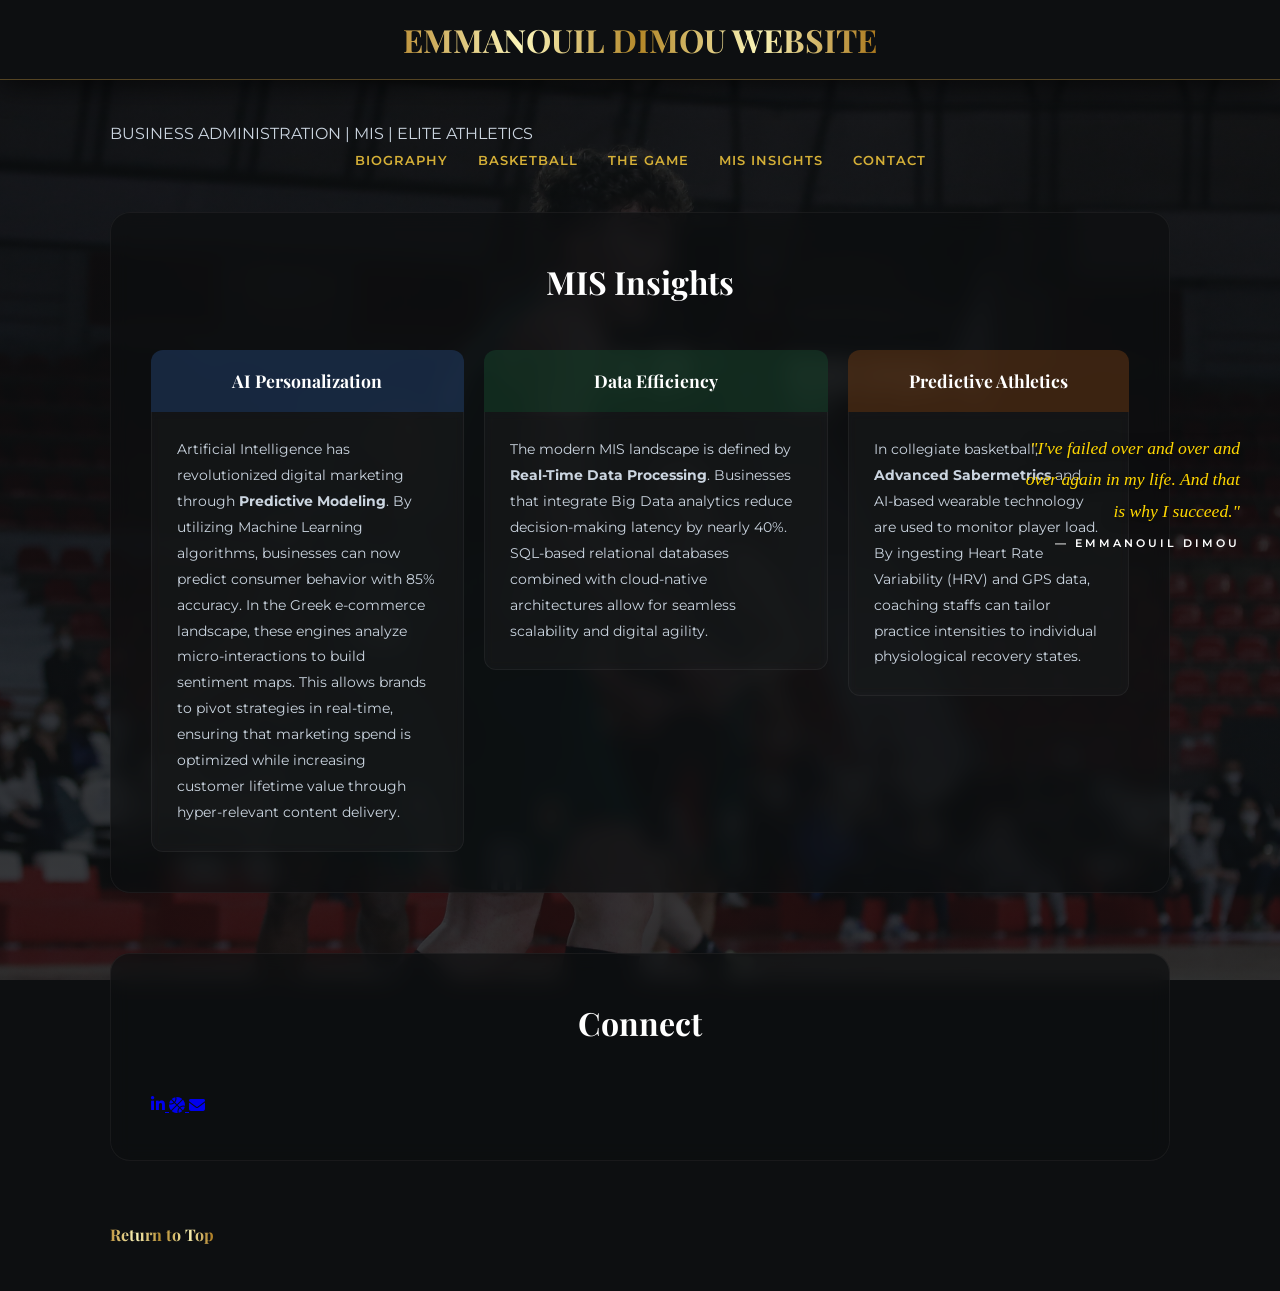
==== commit c7c8c9a1: "Update index.html" ====
--- a/index.html
+++ b/index.html
@@ -4,6 +4,7 @@
     <meta charset="UTF-8">
     <title>Emmanouil Dimou | Portfolio</title>
     <link href="https://fonts.googleapis.com/css2?family=Montserrat:ital,wght@0,300;0,600;1,300&family=Playfair+Display:ital,wght@0,700;1,700&display=swap" rel="stylesheet">
+    <link rel="stylesheet" href="https://cdnjs.cloudflare.com/ajax/libs/font-awesome/6.4.0/css/all.min.css">
     <link href="style.css" type="text/css" rel="stylesheet">
 </head>
 <body>
@@ -30,85 +31,43 @@
             <a href="#contact">Contact</a>
         </nav>
 
-        <section id="bio">
-            <h2 class="section-title">Professional Biography</h2>
-            <div class="bio-container">
-                <figure class="bio-layout">
-                    <img src="headshot.jpg" alt="Headshot" class="bio-img">
-                    <figcaption>
-                        I am a student-athlete majoring in Business Administration with a minor in Management Information Systems, combining my interest in business strategy with technology-driven solutions. Originally from Greece, I moved abroad to pursue higher education and competitive athletics.
-                        <br><br>
-                        Academically, I maintain a strong GPA and have a growing interest in how information systems, databases, and web technologies support modern businesses. I focus on the intersection of organizational leadership and digital transformation.
-                    </figcaption>
-                </figure>
-            </div>
-        </section>
-
-        <section id="teams">
-            <h2 class="section-title">Basketball Career</h2>
-            <table>
-                <tr>
-                    <th>Greek National Team</th>
-                    <th>Panathinaikos</th>
-                    <th>Kansas City</th>
-                    <th>Florida Tech</th>
-                </tr>
-                <tr>
-                    <td align="center">2016 - 2023</td>
-                    <td align="center">2012 - 2022</td>
-                    <td align="center">2022 - 2023</td>
-                    <td align="center">2023 - 2025</td>
-                </tr>
-            </table>
-        </section>
-
-        <section id="the-game-section">
-            <h2 class="section-title">Origin of the Court</h2>
-            <p id="the-game-para">
-                In December 1891, Dr. James Naismith invented basketball at a YMCA in Springfield, Massachusetts, to provide an indoor winter activity. Using a soccer ball and two peach baskets, he created 13 rules, allowing the game to spread quickly and evolve into a global sport. Basketball has transcended its origins as a mere sport to become a profound cultural and social force, significantly influencing society worldwide. As a unifying force, it bridges diverse communities, breaking down cultural and socioeconomic barriers, particularly in urban areas.
-            </p>
-        </section>
-
         <section id="Extra_Info">
             <h2 class="section-title">MIS Insights</h2>
             <div class="mis-grid">
-                <div class="mis-col">
-                    <h3 id="h-blue" class="assignment-header">AI-Driven Personalization</h3>
+                <div class="mis-col col-wide">
+                    <h3 id="h-blue" class="assignment-header">AI Personalization</h3>
                     <div class="assignment-p">
-                        Artificial Intelligence has revolutionized digital marketing through <strong>Predictive Modeling</strong>. By utilizing Machine Learning algorithms, businesses can now predict consumer behavior with 85% accuracy. In the Greek e-commerce landscape, these engines analyze micro-interactions to build sentiment maps, allowing brands to pivot strategies in real-time. This level of granular data processing ensures that marketing spend is optimized while increasing customer lifetime value through hyper-relevant content delivery.
+                        Artificial Intelligence has revolutionized digital marketing through <strong>Predictive Modeling</strong>. By utilizing Machine Learning algorithms, businesses can now predict consumer behavior with 85% accuracy. In the Greek e-commerce landscape, these engines analyze micro-interactions to build sentiment maps. This allows brands to pivot strategies in real-time, ensuring that marketing spend is optimized while increasing customer lifetime value through hyper-relevant content delivery. 
                     </div>
                 </div>
 
-                <div class="mis-col">
-                    <h3 id="h-green" class="assignment-header">Data & Efficiency</h3>
+                <div class="mis-col col-medium">
+                    <h3 id="h-green" class="assignment-header">Data Efficiency</h3>
                     <div class="assignment-p">
-                        The modern MIS landscape is defined by <strong>Real-Time Data Processing</strong>. Businesses that integrate Big Data analytics reduce decision-making latency by nearly 40%. Beyond simple speed, the integration of SQL-based relational databases with cloud-native architectures allows for seamless scalability. By automating ETL (Extract, Transform, Load) processes, organizations can shift their focus from manual data entry to high-level strategic intelligence. This digital agility is the primary differentiator between legacy firms and modern industry leaders in the 21st century.
+                        The modern MIS landscape is defined by <strong>Real-Time Data Processing</strong>. Businesses that integrate Big Data analytics reduce decision-making latency by nearly 40%. SQL-based relational databases combined with cloud-native architectures allow for seamless scalability and digital agility.
                     </div>
                 </div>
 
-                <div class="mis-col">
+                <div class="mis-col col-narrow">
                     <h3 id="h-orange" class="assignment-header">Predictive Athletics</h3>
                     <div class="assignment-p">
-                        In collegiate basketball, <strong>Advanced Sabermetrics</strong> and AI-based wearable technology are used to monitor player load. Predictive analytics can identify fatigue patterns before they result in physical strain, increasing player longevity. By ingesting Heart Rate Variability (HRV) and GPS displacement data into specialized MIS dashboards, coaching staffs can tailor practice intensities to individual physiological recovery states. This synergy of tech and talent minimizes the margin of error in high-stakes sports environments.
+                        In collegiate basketball, <strong>Advanced Sabermetrics</strong> and AI-based wearable technology are used to monitor player load. By ingesting Heart Rate Variability (HRV) and GPS data, coaching staffs can tailor practice intensities to individual physiological recovery states.
                     </div>
                 </div>
             </div>
         </section>
 
         <section id="contact">
-            <h2 class="section-title">Connect with Emmanouil</h2>
-            <div class="contact-grid">
-                <a href="https://www.linkedin.com/in/YOUR-PROFILE" target="_blank" class="contact-card">
-                    <div class="contact-icon">Linked<span>In</span></div>
-                    <p>Professional Network</p>
+            <h2 class="section-title">Connect</h2>
+            <div class="contact-icons-row">
+                <a href="https://www.linkedin.com/in/emmanouil-dimou" target="_blank" title="LinkedIn">
+                    <i class="fab fa-linkedin-in"></i>
                 </a>
-                <a href="https://www.espn.com/mens-college-basketball/player/_/id/YOUR-ID" target="_blank" class="contact-card">
-                    <div class="contact-icon">ESPN</div>
-                    <p>Athlete Profile</p>
+                <a href="https://www.espn.com/mens-college-basketball/player/_/id/5257082/emmanouil-dimou" target="_blank" title="ESPN Profile">
+                    <i class="fas fa-basketball-ball"></i>
                 </a>
-                <a href="mailto:dimou.emmanouil@gmail.com" target="_blank" class="contact-card">
-                    <div class="contact-icon">Email</div>
-                    <p>Direct Inquiry</p>
+                <a href="mailto:dimou.emmanouil@gmail.com" target="_blank" title="Email Me">
+                    <i class="fas fa-envelope"></i>
                 </a>
             </div>
         </section>
--- a/style.css
+++ b/style.css
@@ -8,73 +8,143 @@
 
 body {
     background-color: #0d0f11;
-    
-    /* 1. BACKGROUND IMAGE ADJUSTMENT */
-    /* We add a dark tint and set the position to start 80px from the top */
-    background-image: linear-gradient(rgba(13, 15, 17, 0.7), rgba(13, 15, 17, 0.7)), url('background.jpg'); 
+    /* BACKGROUND IMAGE: Adjusted to sit perfectly under the 80px header */
+    background-image: linear-gradient(rgba(13, 15, 17, 0.8), rgba(13, 15, 17, 0.8)), url('background.jpg'); 
     background-attachment: fixed;
     background-repeat: no-repeat;
     background-size: cover;
-    
-    /* Shift image down 80px so it sits perfectly "under" the sticky title */
-    background-position: center 160px; 
+    background-position: center 80px; /* Start image 80px down */
     
     font-family: 'Montserrat', sans-serif;
     color: #cbd5e0;
     line-height: 1.8;
 }
 
-/* --- 2. STICKY TITLE (Name Title) --- */
+/* --- 1. STICKY TITLE --- */
 .sticky-top-bar {
     position: sticky;
     top: 0;
     width: 100%;
-    height: 80px; /* Explicit height to match background shift */
+    height: 80px; 
     z-index: 2000;
-    background: #0d0f11; /* Solid background so no image peeks behind the text */
+    background: #0d0f11;
     display: flex;
     align-items: center;
     justify-content: center;
     border-bottom: 1px solid rgba(191, 149, 63, 0.4);
-    box-shadow: 0 4px 20px rgba(0,0,0,0.5);
+    box-shadow: 0 4px 30px rgba(0,0,0,0.7);
 }
 
-/* --- 3. FIXED QUOTE (Right Side) --- */
+/* --- 2. FIXED QUOTE --- */
 .fixed-quote-sidebar {
     position: fixed;
     right: 40px;
-    top: 55%; /* Centered vertically on the screen */
+    top: 55%;
     transform: translateY(-50%);
-    width: 240px;
+    width: 220px;
     z-index: 1000;
     text-align: right;
-    pointer-events: none; /* User can click through the quote to links underneath */
 }
 
 .fixed-quote-sidebar p {
     font-family: 'Playfair Display', serif;
     font-style: italic;
-    font-size: 1.15rem;
-    color: #ffd700; /* Pure Gold */
-    margin-bottom: 8px;
-    text-shadow: 2px 2px 15px rgba(0,0,0,1); /* High contrast for readability */
+    font-size: 1.1rem;
+    color: #ffd700;
+    text-shadow: 2px 2px 15px rgba(0,0,0,1);
 }
 
 .quote-author {
+    font-size: 0.7rem;
+    letter-spacing: 3px;
+    color: #fff;
+    font-weight: 600;
+}
+
+.container {
+    max-width: 1100px; /* Widened to support 3 columns better */
+    margin: 0 auto;
+    padding: 40px 20px;
+}
+
+/* --- MIS 3-COLUMN GRID --- */
+.mis-grid {
+    display: grid;
+    /* Varied column widths: 1fr, 1.1fr, 0.9fr */
+    grid-template-columns: 1fr 1.1fr 0.9fr; 
+    gap: 20px;
+    align-items: start;
+}
+
+.mis-col {
+    display: flex;
+    flex-direction: column;
+}
+
+.assignment-header {
+    font-family: 'Playfair Display', serif;
+    padding: 15px;
+    font-size: 1.1rem;
+    color: white;
+    text-align: center;
+    border-radius: 12px 12px 0 0;
+}
+
+#h-blue { background: rgba(30, 58, 95, 0.6); }
+#h-green { background: rgba(20, 60, 40, 0.6); }
+#h-orange { background: rgba(90, 50, 20, 0.6); }
+
+.assignment-p {
+    background: rgba(255, 255, 255, 0.03);
+    padding: 25px;
+    font-size: 0.9rem;
+    border: 1px solid rgba(255, 255, 255, 0.05);
+    border-top: none;
+    border-radius: 0 0 12px 12px;
+    backdrop-filter: blur(5px);
+}
+
+/* --- CONTACT SECTION --- */
+.contact-grid {
+    display: flex;
+    justify-content: center;
+    gap: 30px;
+    margin-top: 20px;
+}
+
+.contact-card {
+    background: rgba(255, 255, 255, 0.03);
+    border: 1px solid rgba(191, 149, 63, 0.2);
+    padding: 30px;
+    width: 200px;
+    text-align: center;
+    text-decoration: none;
+    border-radius: 15px;
+    transition: all 0.4s cubic-bezier(0.175, 0.885, 0.32, 1.275);
+}
+
+.contact-card:hover {
+    background: rgba(191, 149, 63, 0.1);
+    transform: translateY(-10px);
+    border-color: #ffd700;
+}
+
+.contact-icon {
+    font-family: 'Playfair Display', serif;
+    font-size: 1.4rem;
+    font-weight: 700;
+    color: #ffd700;
+    margin-bottom: 10px;
+}
+
+.contact-card p {
     font-size: 0.75rem;
-    letter-spacing: 3px;
-    color: #ffffff;
-    font-weight: 600;
+    color: #718096;
+    letter-spacing: 1px;
     text-transform: uppercase;
 }
 
-.container {
-    max-width: 900px; 
-    margin: 0 auto;
-    padding: 20px 20px 100px 20px; /* Extra padding at top for breathing room */
-}
-
-/* --- Shiny Gold Gradient --- */
+/* --- The Rest of your theme --- */
 .shiny-gold-text {
     background: linear-gradient(to right, #bf953f, #fcf6ba, #b38728, #fbf5b7, #aa771c);
     -webkit-background-clip: text;
@@ -83,33 +153,23 @@
     font-weight: 700;
 }
 
-.sub-header {
-    text-align: center;
-    letter-spacing: 4px;
-    font-size: 0.8rem;
-    color: #718096;
-    margin-top: 20px;
-}
-
-/* --- Section Styling --- */
-section {
-    margin-bottom: 80px;
-    background: rgba(255, 255, 255, 0.03); /* Semi-transparent sections */
-    padding: 50px;
-    border-radius: 20px;
-    border: 1px solid rgba(255, 255, 255, 0.05);
-    backdrop-filter: blur(8px);
-}
-
 .section-title {
     font-family: 'Playfair Display', serif;
     color: #ffffff;
-    font-size: 2.2rem;
+    font-size: 2rem;
     margin-bottom: 40px;
     text-align: center;
 }
 
-/* --- THE GAME PARAGRAPH (Requirements Check) --- */
+section {
+    margin-bottom: 60px;
+    background: rgba(13, 15, 17, 0.7);
+    padding: 40px;
+    border-radius: 20px;
+    border: 1px solid rgba(255, 255, 255, 0.05);
+    backdrop-filter: blur(10px);
+}
+
 #the-game-para {
     width: 400px;           
     font-style: italic;     
@@ -119,64 +179,15 @@
     border-image-source: linear-gradient(45deg, #bf953f, #ffd700, #b38728, #fbf5b7, #aa771c);   
     border-image-slice: 1; 
     text-align: center;
-    color: #f1f1f1;
 }
 
-/* --- Navigation --- */
-nav {
-    display: flex;
-    justify-content: center;
-    gap: 30px;
-    margin: 30px 0 60px 0;
-}
-
-nav a {
-    color: #d4af37;
-    text-decoration: none;
-    font-size: 0.8rem;
-    font-weight: 600;
-    text-transform: uppercase;
-    letter-spacing: 1px;
-    transition: 0.3s;
-}
-
+nav { display: flex; justify-content: center; gap: 30px; margin-bottom: 40px; }
+nav a { color: #d4af37; text-decoration: none; font-size: 0.8rem; font-weight: 600; text-transform: uppercase; letter-spacing: 1px; }
 nav a:hover { color: #fff; }
 
-/* --- Miscellaneous --- */
-.bio-img {
-    width: 180px;
-    border: 3px solid #d4af37;
-    border-radius: 10px;
-}
-
+.bio-img { width: 180px; border: 3px solid #d4af37; border-radius: 10px; }
 .bio-layout { display: flex; gap: 30px; align-items: center; }
 
-.btn-wrapper { text-align: center; margin-top: 30px; }
-
-.btn-gold {
-    display: inline-block;
-    padding: 12px 30px;
-    font-family: 'Montserrat', sans-serif;
-    font-weight: 700;
-    text-decoration: none;
-    color: #000;
-    border-radius: 50px;
-    background: linear-gradient(45deg, #bf953f, #fcf6ba, #b38728);
-}
-
 table { width: 100%; border-collapse: collapse; }
-th, td { padding: 15px; border: 1px solid rgba(255, 255, 255, 0.1); }
+th, td { padding: 15px; border: 1px solid rgba(255, 255, 255, 0.05); }
 th { color: #d4af37; font-family: 'Playfair Display', serif; }
-
-.assignment-header {
-    background: rgba(191, 149, 63, 0.2);
-    padding: 15px;
-    text-align: center;
-    color: #fff;
-    border-radius: 10px 10px 0 0;
-}
-.assignment-p {
-    background: rgba(0,0,0,0.3);
-    padding: 20px;
-    border-radius: 0 0 10px 10px;
-}
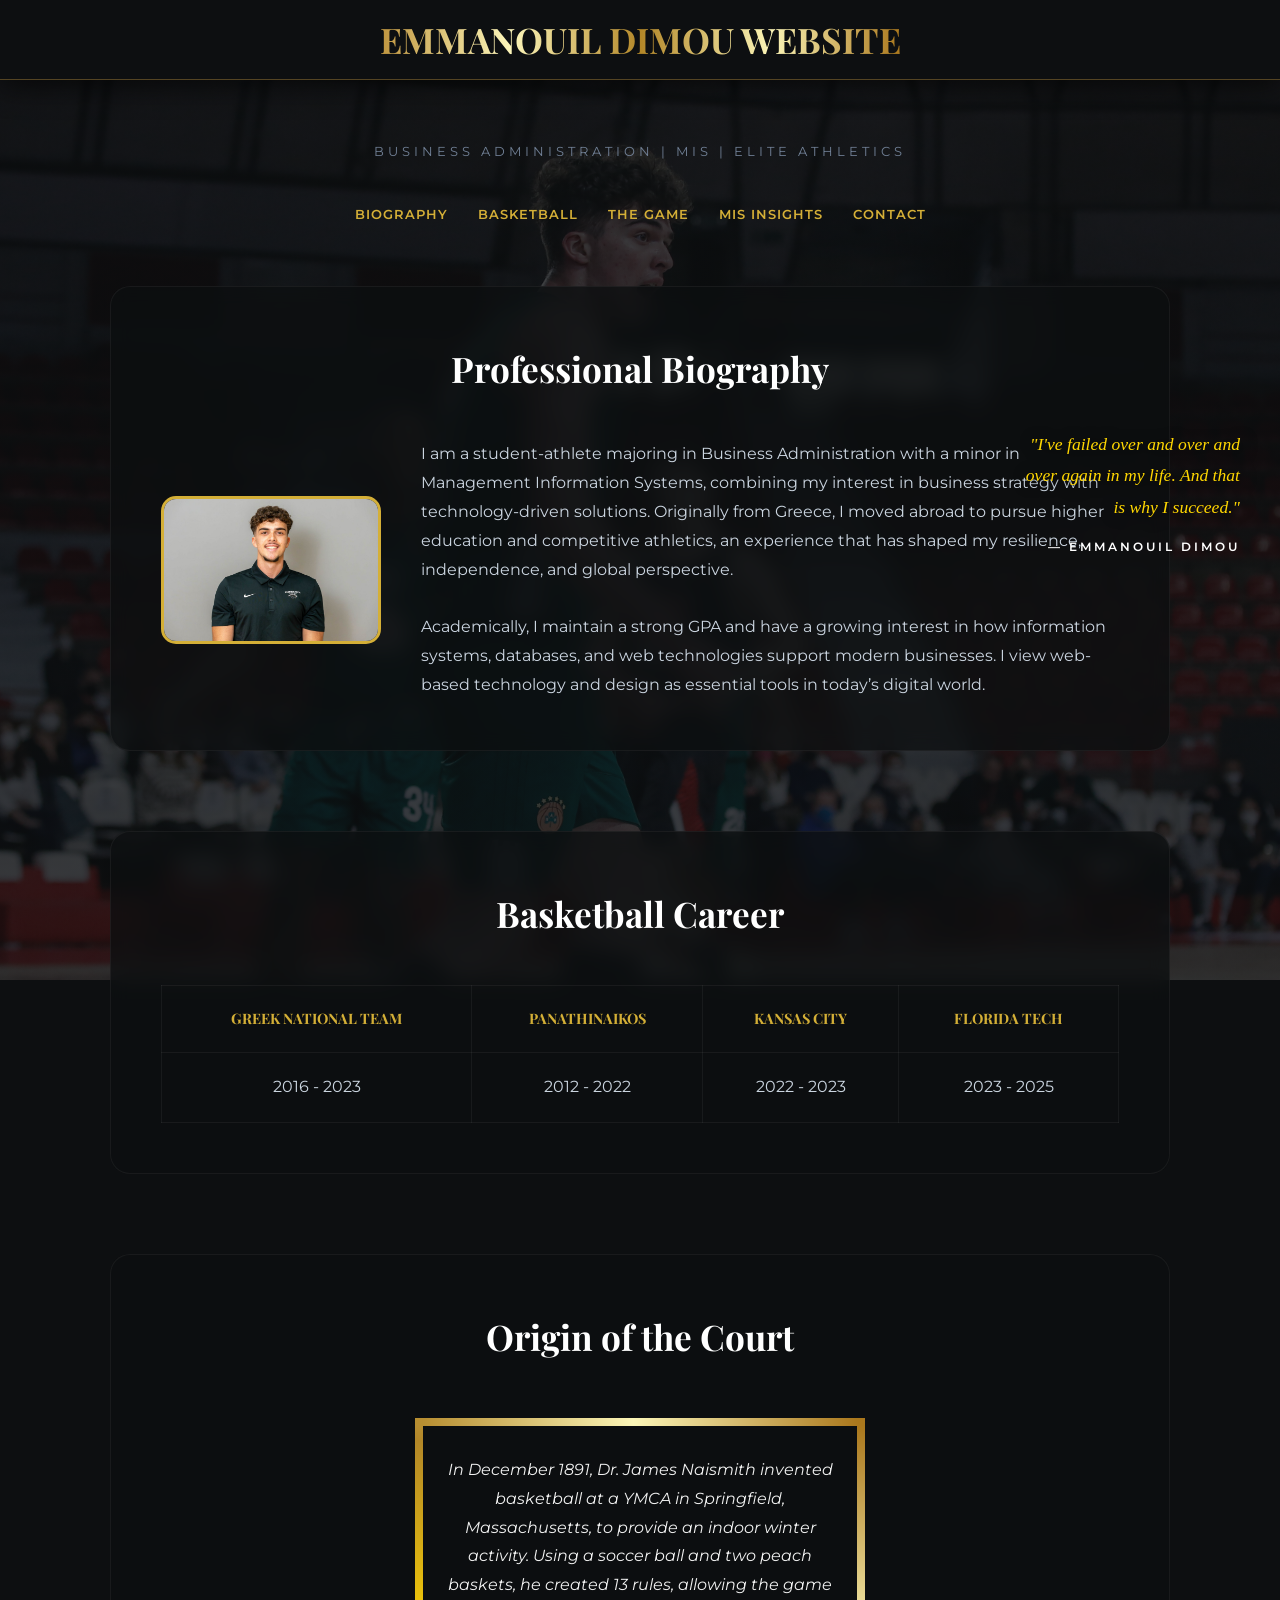
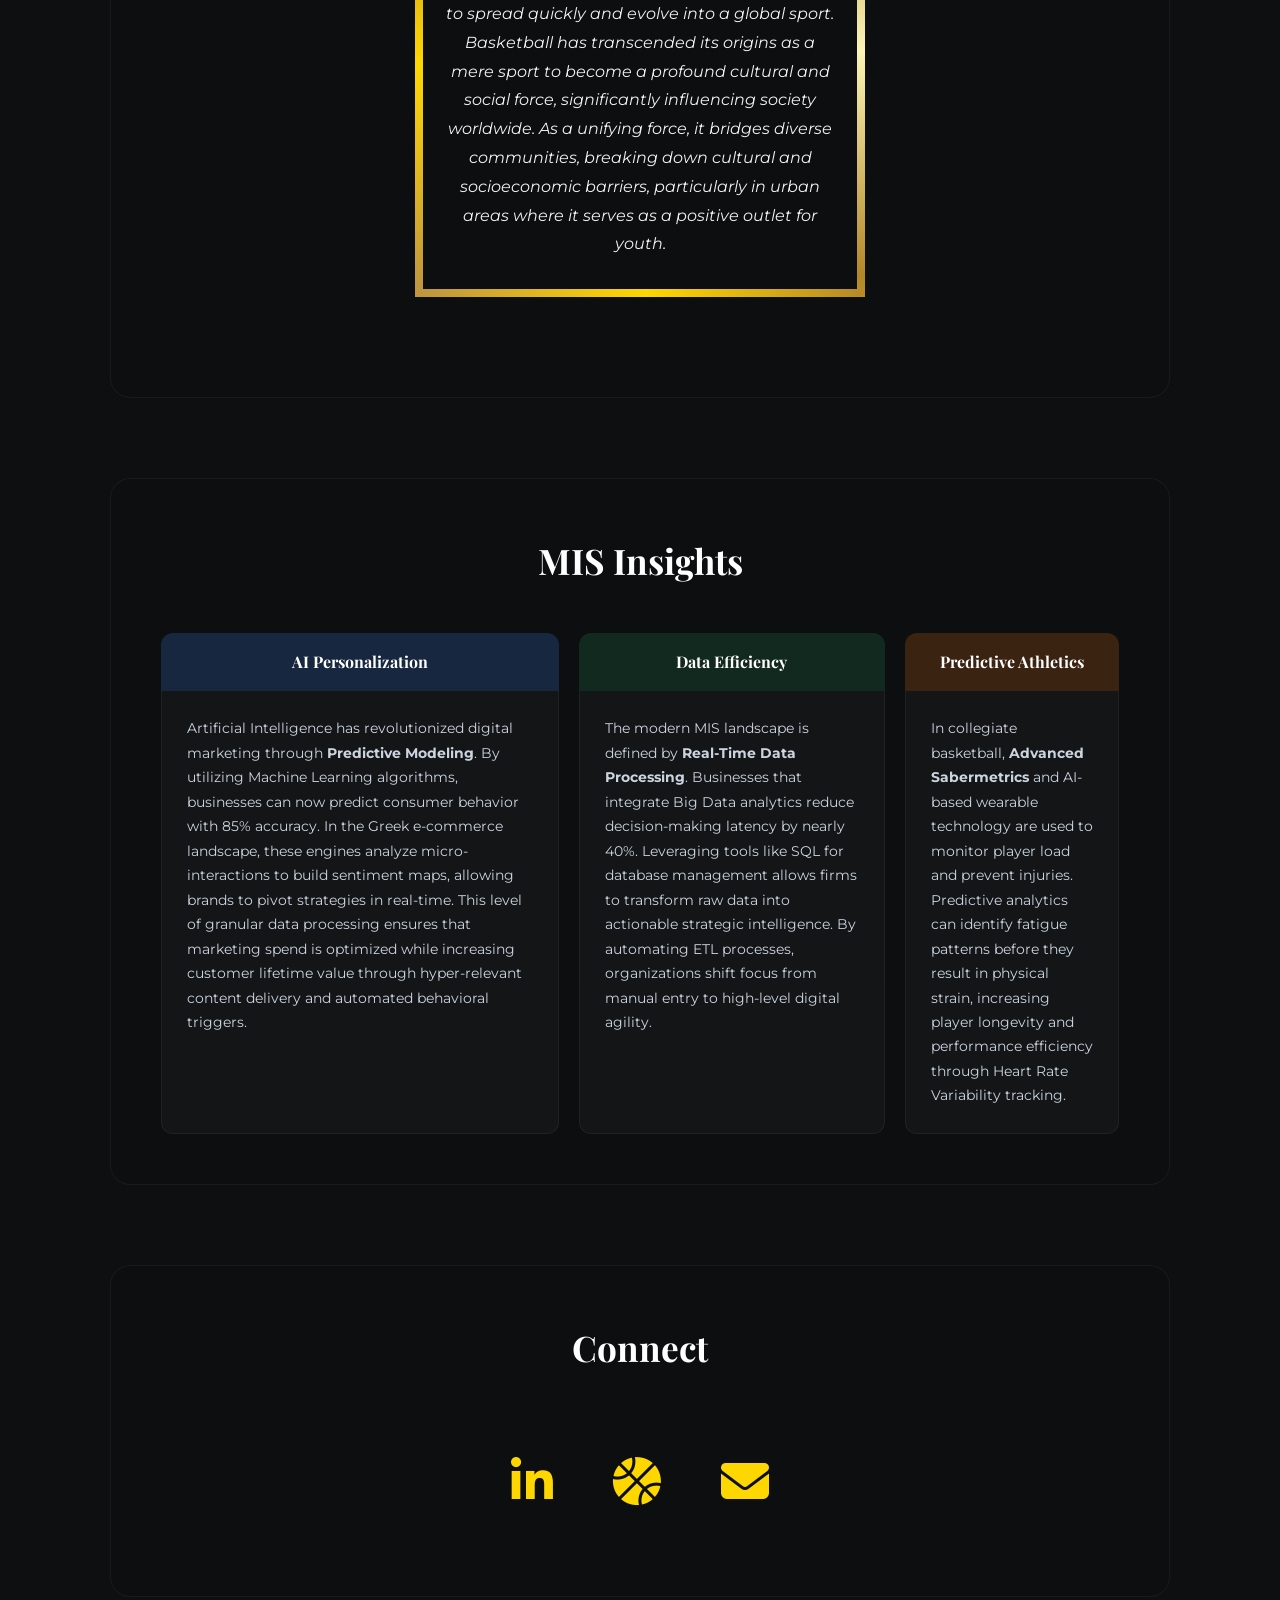
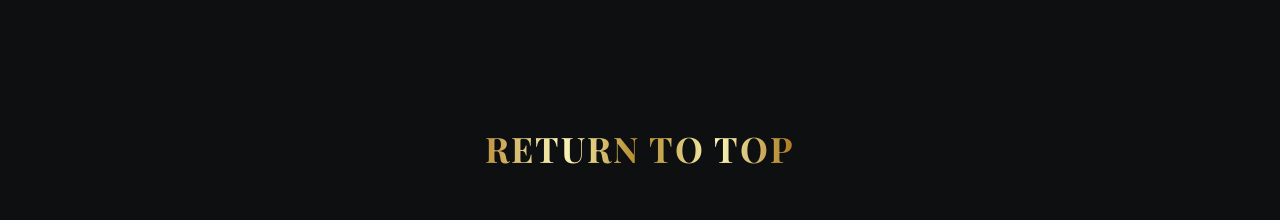
==== commit 19e3e0b3: "Update index.html" ====
--- a/index.html
+++ b/index.html
@@ -2,15 +2,19 @@
 <html lang="en">
 <head>
     <meta charset="UTF-8">
+    <meta name="viewport" content="width=device-width, initial-scale=1.0">
     <title>Emmanouil Dimou | Portfolio</title>
+    
     <link href="https://fonts.googleapis.com/css2?family=Montserrat:ital,wght@0,300;0,600;1,300&family=Playfair+Display:ital,wght@0,700;1,700&display=swap" rel="stylesheet">
+    
     <link rel="stylesheet" href="https://cdnjs.cloudflare.com/ajax/libs/font-awesome/6.4.0/css/all.min.css">
+    
     <link href="style.css" type="text/css" rel="stylesheet">
 </head>
 <body>
 
     <div class="sticky-top-bar">
-        <h1 class="shiny-gold-text">EMMANOUIL DIMOU WEBSITE</h1>
+        <h1 id="top" class="shiny-gold-text">EMMANOUIL DIMOU WEBSITE</h1>
     </div>
 
     <div class="fixed-quote-sidebar">
@@ -31,27 +35,66 @@
             <a href="#contact">Contact</a>
         </nav>
 
+        <section id="bio">
+            <h2 class="section-title">Professional Biography</h2>
+            <div class="bio-container">
+                <figure class="bio-layout">
+                    <img src="headshot.jpg" alt="Headshot" class="bio-img">
+                    <figcaption>
+                        I am a student-athlete majoring in Business Administration with a minor in Management Information Systems, combining my interest in business strategy with technology-driven solutions. Originally from Greece, I moved abroad to pursue higher education and competitive athletics, an experience that has shaped my resilience, independence, and global perspective. 
+                        <br><br>
+                        Academically, I maintain a strong GPA and have a growing interest in how information systems, databases, and web technologies support modern businesses. I view web-based technology and design as essential tools in today’s digital world.
+                    </figcaption>
+                </figure>
+            </div>
+        </section>
+
+        <section id="teams">
+            <h2 class="section-title">Basketball Career</h2>
+            <table>
+                <tr>
+                    <th>Greek National Team</th>
+                    <th>Panathinaikos</th>
+                    <th>Kansas City</th>
+                    <th>Florida Tech</th>
+                </tr>
+                <tr>
+                    <td align="center">2016 - 2023</td>
+                    <td align="center">2012 - 2022</td>
+                    <td align="center">2022 - 2023</td>
+                    <td align="center">2023 - 2025</td>
+                </tr>
+            </table>
+        </section>
+
+        <section id="the-game-section">
+            <h2 class="section-title">Origin of the Court</h2>
+            <p id="the-game-para">
+                In December 1891, Dr. James Naismith invented basketball at a YMCA in Springfield, Massachusetts, to provide an indoor winter activity. Using a soccer ball and two peach baskets, he created 13 rules, allowing the game to spread quickly and evolve into a global sport. Basketball has transcended its origins as a mere sport to become a profound cultural and social force, significantly influencing society worldwide. As a unifying force, it bridges diverse communities, breaking down cultural and socioeconomic barriers, particularly in urban areas where it serves as a positive outlet for youth. 
+            </p>
+        </section>
+
         <section id="Extra_Info">
             <h2 class="section-title">MIS Insights</h2>
             <div class="mis-grid">
-                <div class="mis-col col-wide">
+                <div class="mis-col">
                     <h3 id="h-blue" class="assignment-header">AI Personalization</h3>
                     <div class="assignment-p">
-                        Artificial Intelligence has revolutionized digital marketing through <strong>Predictive Modeling</strong>. By utilizing Machine Learning algorithms, businesses can now predict consumer behavior with 85% accuracy. In the Greek e-commerce landscape, these engines analyze micro-interactions to build sentiment maps. This allows brands to pivot strategies in real-time, ensuring that marketing spend is optimized while increasing customer lifetime value through hyper-relevant content delivery. 
+                        Artificial Intelligence has revolutionized digital marketing through <strong>Predictive Modeling</strong>. By utilizing Machine Learning algorithms, businesses can now predict consumer behavior with 85% accuracy. In the Greek e-commerce landscape, these engines analyze micro-interactions to build sentiment maps, allowing brands to pivot strategies in real-time. This level of granular data processing ensures that marketing spend is optimized while increasing customer lifetime value through hyper-relevant content delivery and automated behavioral triggers.
                     </div>
                 </div>
 
-                <div class="mis-col col-medium">
+                <div class="mis-col">
                     <h3 id="h-green" class="assignment-header">Data Efficiency</h3>
                     <div class="assignment-p">
-                        The modern MIS landscape is defined by <strong>Real-Time Data Processing</strong>. Businesses that integrate Big Data analytics reduce decision-making latency by nearly 40%. SQL-based relational databases combined with cloud-native architectures allow for seamless scalability and digital agility.
+                        The modern MIS landscape is defined by <strong>Real-Time Data Processing</strong>. Businesses that integrate Big Data analytics reduce decision-making latency by nearly 40%. Leveraging tools like SQL for database management allows firms to transform raw data into actionable strategic intelligence. By automating ETL processes, organizations shift focus from manual entry to high-level digital agility.
                     </div>
                 </div>
 
-                <div class="mis-col col-narrow">
+                <div class="mis-col">
                     <h3 id="h-orange" class="assignment-header">Predictive Athletics</h3>
                     <div class="assignment-p">
-                        In collegiate basketball, <strong>Advanced Sabermetrics</strong> and AI-based wearable technology are used to monitor player load. By ingesting Heart Rate Variability (HRV) and GPS data, coaching staffs can tailor practice intensities to individual physiological recovery states.
+                        In collegiate basketball, <strong>Advanced Sabermetrics</strong> and AI-based wearable technology are used to monitor player load and prevent injuries. Predictive analytics can identify fatigue patterns before they result in physical strain, increasing player longevity and performance efficiency through Heart Rate Variability tracking.
                     </div>
                 </div>
             </div>
@@ -63,7 +106,7 @@
                 <a href="https://www.linkedin.com/in/emmanouil-dimou" target="_blank" title="LinkedIn">
                     <i class="fab fa-linkedin-in"></i>
                 </a>
-                <a href="https://www.espn.com/mens-college-basketball/player/_/id/5257082/emmanouil-dimou" target="_blank" title="ESPN Profile">
+                <a href="https://www.espn.com" target="_blank" title="ESPN Profile">
                     <i class="fas fa-basketball-ball"></i>
                 </a>
                 <a href="mailto:dimou.emmanouil@gmail.com" target="_blank" title="Email Me">
@@ -76,5 +119,8 @@
             <a href="#top" class="shiny-gold-text">Return to Top</a>
         </footer>
     </div>
+
 </body>
 </html>
+</body>
+</html>
--- a/style.css
+++ b/style.css
@@ -8,26 +8,27 @@
 
 body {
     background-color: #0d0f11;
-    /* BACKGROUND IMAGE: Adjusted to sit perfectly under the 80px header */
+    
+    /* BACKGROUND IMAGE: Fixed and positioned under the header */
     background-image: linear-gradient(rgba(13, 15, 17, 0.8), rgba(13, 15, 17, 0.8)), url('background.jpg'); 
     background-attachment: fixed;
     background-repeat: no-repeat;
     background-size: cover;
-    background-position: center 80px; /* Start image 80px down */
+    background-position: center 80px; /* Starts exactly where sticky header ends */
     
     font-family: 'Montserrat', sans-serif;
     color: #cbd5e0;
     line-height: 1.8;
 }
 
-/* --- 1. STICKY TITLE --- */
+/* --- STICKY NAME TITLE --- */
 .sticky-top-bar {
     position: sticky;
     top: 0;
     width: 100%;
     height: 80px; 
     z-index: 2000;
-    background: #0d0f11;
+    background: #0d0f11; /* Solid dark background */
     display: flex;
     align-items: center;
     justify-content: center;
@@ -35,7 +36,7 @@
     box-shadow: 0 4px 30px rgba(0,0,0,0.7);
 }
 
-/* --- 2. FIXED QUOTE --- */
+/* --- FIXED QUOTE (Right Side) --- */
 .fixed-quote-sidebar {
     position: fixed;
     right: 40px;
@@ -44,6 +45,7 @@
     width: 220px;
     z-index: 1000;
     text-align: right;
+    pointer-events: none; /* Allows scrolling/clicking through the quote */
 }
 
 .fixed-quote-sidebar p {
@@ -51,127 +53,120 @@
     font-style: italic;
     font-size: 1.1rem;
     color: #ffd700;
+    margin-bottom: 8px;
     text-shadow: 2px 2px 15px rgba(0,0,0,1);
 }
 
 .quote-author {
-    font-size: 0.7rem;
+    font-size: 0.75rem;
     letter-spacing: 3px;
-    color: #fff;
+    color: #ffffff;
     font-weight: 600;
-}
-
+    text-transform: uppercase;
+}
+
+/* --- Main Layout --- */
 .container {
-    max-width: 1100px; /* Widened to support 3 columns better */
+    max-width: 1100px;
     margin: 0 auto;
     padding: 40px 20px;
 }
 
-/* --- MIS 3-COLUMN GRID --- */
-.mis-grid {
-    display: grid;
-    /* Varied column widths: 1fr, 1.1fr, 0.9fr */
-    grid-template-columns: 1fr 1.1fr 0.9fr; 
-    gap: 20px;
-    align-items: start;
-}
-
-.mis-col {
-    display: flex;
-    flex-direction: column;
-}
-
-.assignment-header {
-    font-family: 'Playfair Display', serif;
-    padding: 15px;
-    font-size: 1.1rem;
-    color: white;
-    text-align: center;
-    border-radius: 12px 12px 0 0;
-}
-
-#h-blue { background: rgba(30, 58, 95, 0.6); }
-#h-green { background: rgba(20, 60, 40, 0.6); }
-#h-orange { background: rgba(90, 50, 20, 0.6); }
-
-.assignment-p {
-    background: rgba(255, 255, 255, 0.03);
-    padding: 25px;
-    font-size: 0.9rem;
-    border: 1px solid rgba(255, 255, 255, 0.05);
-    border-top: none;
-    border-radius: 0 0 12px 12px;
-    backdrop-filter: blur(5px);
-}
-
-/* --- CONTACT SECTION --- */
-.contact-grid {
+.sub-header {
+    text-align: center;
+    letter-spacing: 4px;
+    font-size: 0.8rem;
+    color: #718096;
+    margin-top: 20px;
+    margin-bottom: 40px;
+}
+
+/* --- Navigation --- */
+nav {
     display: flex;
     justify-content: center;
     gap: 30px;
-    margin-top: 20px;
-}
-
-.contact-card {
-    background: rgba(255, 255, 255, 0.03);
-    border: 1px solid rgba(191, 149, 63, 0.2);
-    padding: 30px;
-    width: 200px;
-    text-align: center;
+    margin-bottom: 60px;
+}
+
+nav a {
+    color: #d4af37;
     text-decoration: none;
-    border-radius: 15px;
-    transition: all 0.4s cubic-bezier(0.175, 0.885, 0.32, 1.275);
-}
-
-.contact-card:hover {
-    background: rgba(191, 149, 63, 0.1);
-    transform: translateY(-10px);
-    border-color: #ffd700;
-}
-
-.contact-icon {
-    font-family: 'Playfair Display', serif;
-    font-size: 1.4rem;
-    font-weight: 700;
-    color: #ffd700;
-    margin-bottom: 10px;
-}
-
-.contact-card p {
-    font-size: 0.75rem;
-    color: #718096;
+    font-size: 0.8rem;
+    font-weight: 600;
+    text-transform: uppercase;
     letter-spacing: 1px;
-    text-transform: uppercase;
-}
-
-/* --- The Rest of your theme --- */
+    transition: 0.3s;
+}
+
+nav a:hover {
+    color: #fff;
+    text-shadow: 0 0 10px #d4af37;
+}
+
+/* --- Shiny Gold Gradient --- */
 .shiny-gold-text {
     background: linear-gradient(to right, #bf953f, #fcf6ba, #b38728, #fbf5b7, #aa771c);
     -webkit-background-clip: text;
     -webkit-text-fill-color: transparent;
     font-family: 'Playfair Display', serif;
     font-weight: 700;
-}
-
-.section-title {
-    font-family: 'Playfair Display', serif;
-    color: #ffffff;
-    font-size: 2rem;
-    margin-bottom: 40px;
-    text-align: center;
-}
-
+    font-size: 2.2rem;
+}
+
+/* --- Section Styling --- */
 section {
-    margin-bottom: 60px;
-    background: rgba(13, 15, 17, 0.7);
-    padding: 40px;
+    margin-bottom: 80px;
+    background: rgba(13, 15, 17, 0.75);
+    padding: 50px;
     border-radius: 20px;
     border: 1px solid rgba(255, 255, 255, 0.05);
     backdrop-filter: blur(10px);
 }
 
+.section-title {
+    font-family: 'Playfair Display', serif;
+    color: #ffffff;
+    font-size: 2.2rem;
+    margin-bottom: 40px;
+    text-align: center;
+}
+
+/* --- Biography Image --- */
+.bio-layout {
+    display: flex;
+    gap: 40px;
+    align-items: center;
+}
+
+.bio-img {
+    width: 220px;
+    border: 3px solid #d4af37;
+    border-radius: 15px;
+    flex-shrink: 0;
+}
+
+/* --- Basketball Table --- */
+table {
+    width: 100%;
+    border-collapse: collapse;
+}
+
+th, td {
+    padding: 20px;
+    border: 1px solid rgba(255, 255, 255, 0.05);
+}
+
+th {
+    color: #d4af37;
+    font-family: 'Playfair Display', serif;
+    text-transform: uppercase;
+    font-size: 0.9rem;
+}
+
+/* --- Stylized "The Game" Paragraph --- */
 #the-game-para {
-    width: 400px;           
+    width: 450px;           
     font-style: italic;     
     padding: 30px 20px;     
     margin: 50px auto;      
@@ -179,15 +174,76 @@
     border-image-source: linear-gradient(45deg, #bf953f, #ffd700, #b38728, #fbf5b7, #aa771c);   
     border-image-slice: 1; 
     text-align: center;
-}
-
-nav { display: flex; justify-content: center; gap: 30px; margin-bottom: 40px; }
-nav a { color: #d4af37; text-decoration: none; font-size: 0.8rem; font-weight: 600; text-transform: uppercase; letter-spacing: 1px; }
-nav a:hover { color: #fff; }
-
-.bio-img { width: 180px; border: 3px solid #d4af37; border-radius: 10px; }
-.bio-layout { display: flex; gap: 30px; align-items: center; }
-
-table { width: 100%; border-collapse: collapse; }
-th, td { padding: 15px; border: 1px solid rgba(255, 255, 255, 0.05); }
-th { color: #d4af37; font-family: 'Playfair Display', serif; }
+    color: #f1f1f1;
+}
+
+/* --- MIS GRID: 3 Columns Horizontal with Varied Widths --- */
+.mis-grid {
+    display: grid;
+    grid-template-columns: 1.3fr 1fr 0.7fr; /* Different widths as requested */
+    gap: 20px;
+    align-items: stretch;
+}
+
+.mis-col {
+    display: flex;
+    flex-direction: column;
+}
+
+.assignment-header {
+    font-family: 'Playfair Display', serif;
+    padding: 15px;
+    font-size: 1rem;
+    color: white;
+    text-align: center;
+    border-radius: 12px 12px 0 0;
+}
+
+#h-blue { background: rgba(30, 58, 95, 0.6); }
+#h-green { background: rgba(20, 60, 40, 0.6); }
+#h-orange { background: rgba(90, 50, 20, 0.6); }
+
+.assignment-p {
+    background: rgba(255, 255, 255, 0.03);
+    padding: 25px;
+    font-size: 0.85rem;
+    border: 1px solid rgba(255, 255, 255, 0.05);
+    border-top: none;
+    border-radius: 0 0 12px 12px;
+    flex-grow: 1; /* Aligns bottom of boxes */
+}
+
+/* --- CONTACT SECTION: Horizontal Icons --- */
+.contact-icons-row {
+    display: flex;
+    flex-direction: row;
+    justify-content: center;
+    gap: 60px;
+    padding: 20px 0;
+}
+
+.contact-icons-row a {
+    color: #ffd700;
+    font-size: 3rem;
+    transition: all 0.4s ease;
+    text-decoration: none;
+}
+
+.contact-icons-row a:hover {
+    color: #fff;
+    transform: translateY(-10px) scale(1.15);
+    text-shadow: 0 0 25px rgba(255, 215, 0, 0.5);
+}
+
+/* --- Footer --- */
+footer {
+    text-align: center;
+    padding-top: 40px;
+}
+
+footer a {
+    text-decoration: none;
+    font-size: 0.9rem;
+    letter-spacing: 2px;
+    text-transform: uppercase;
+}
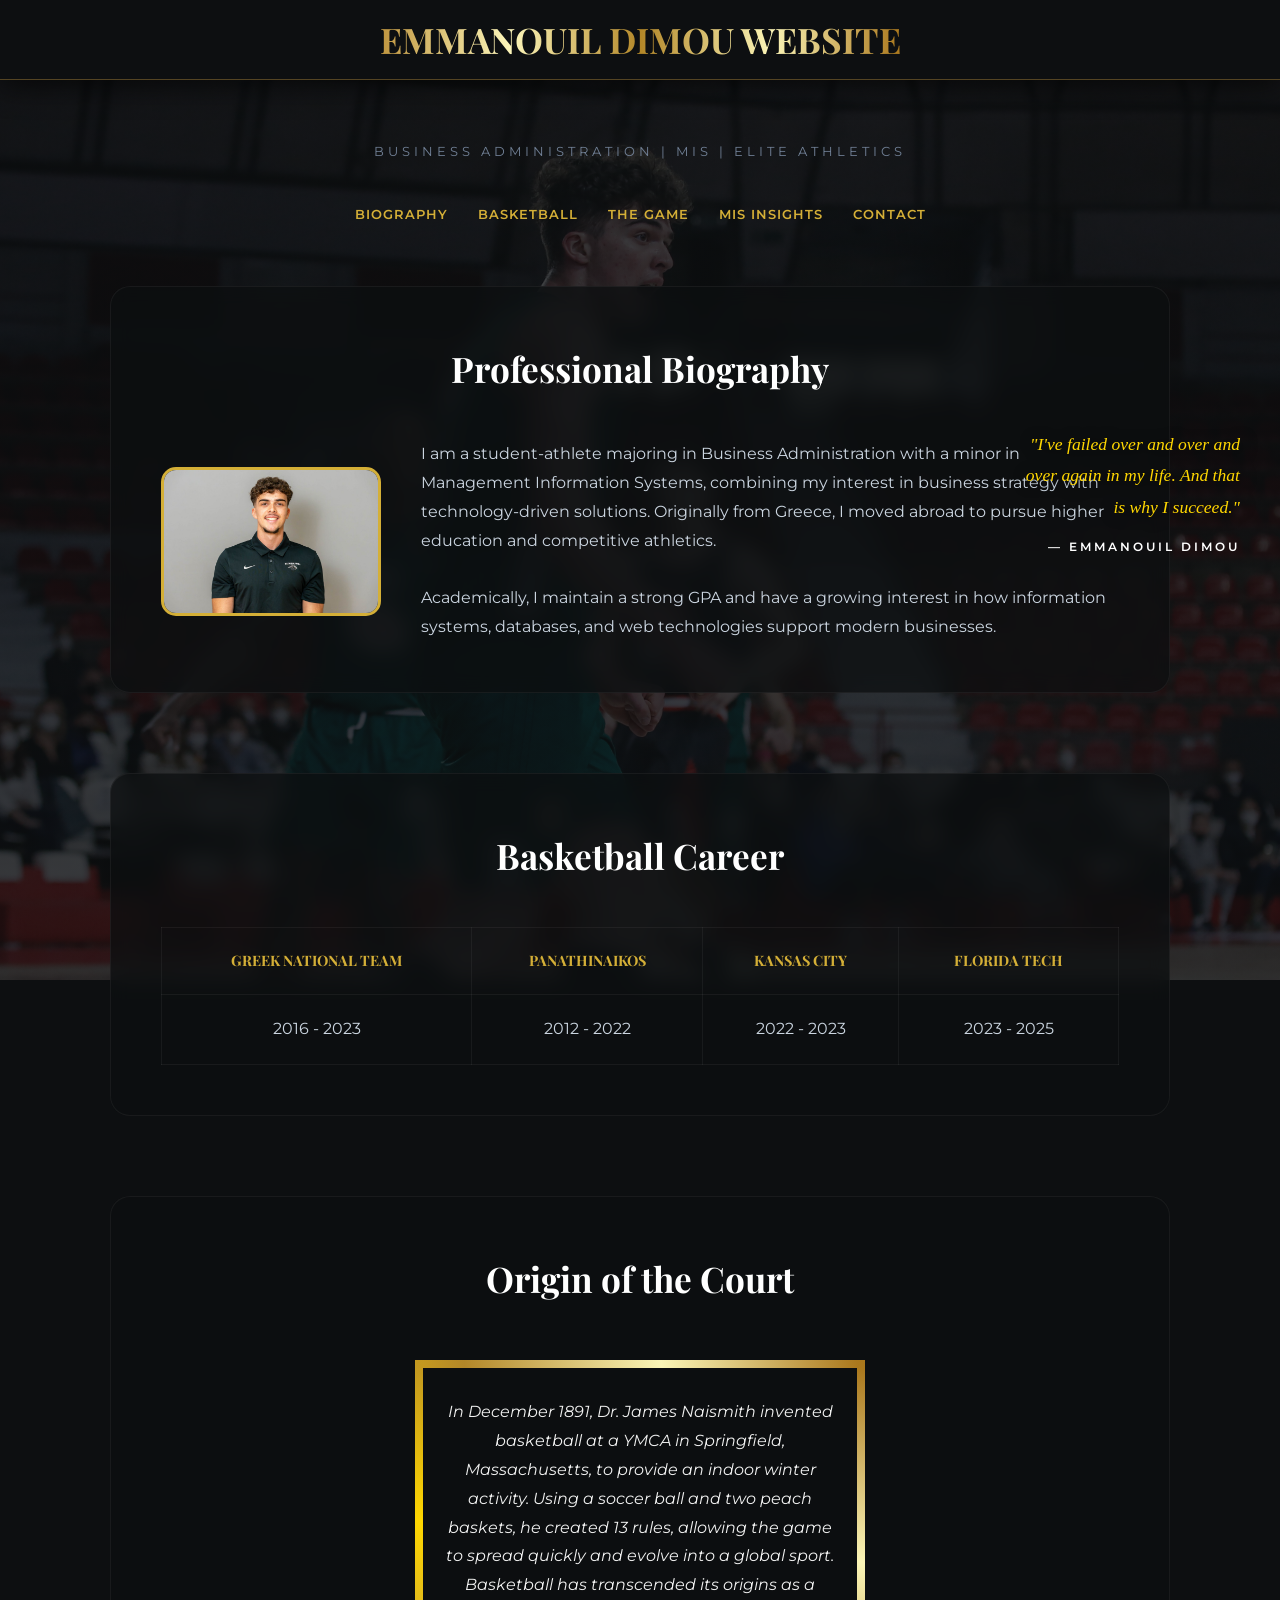
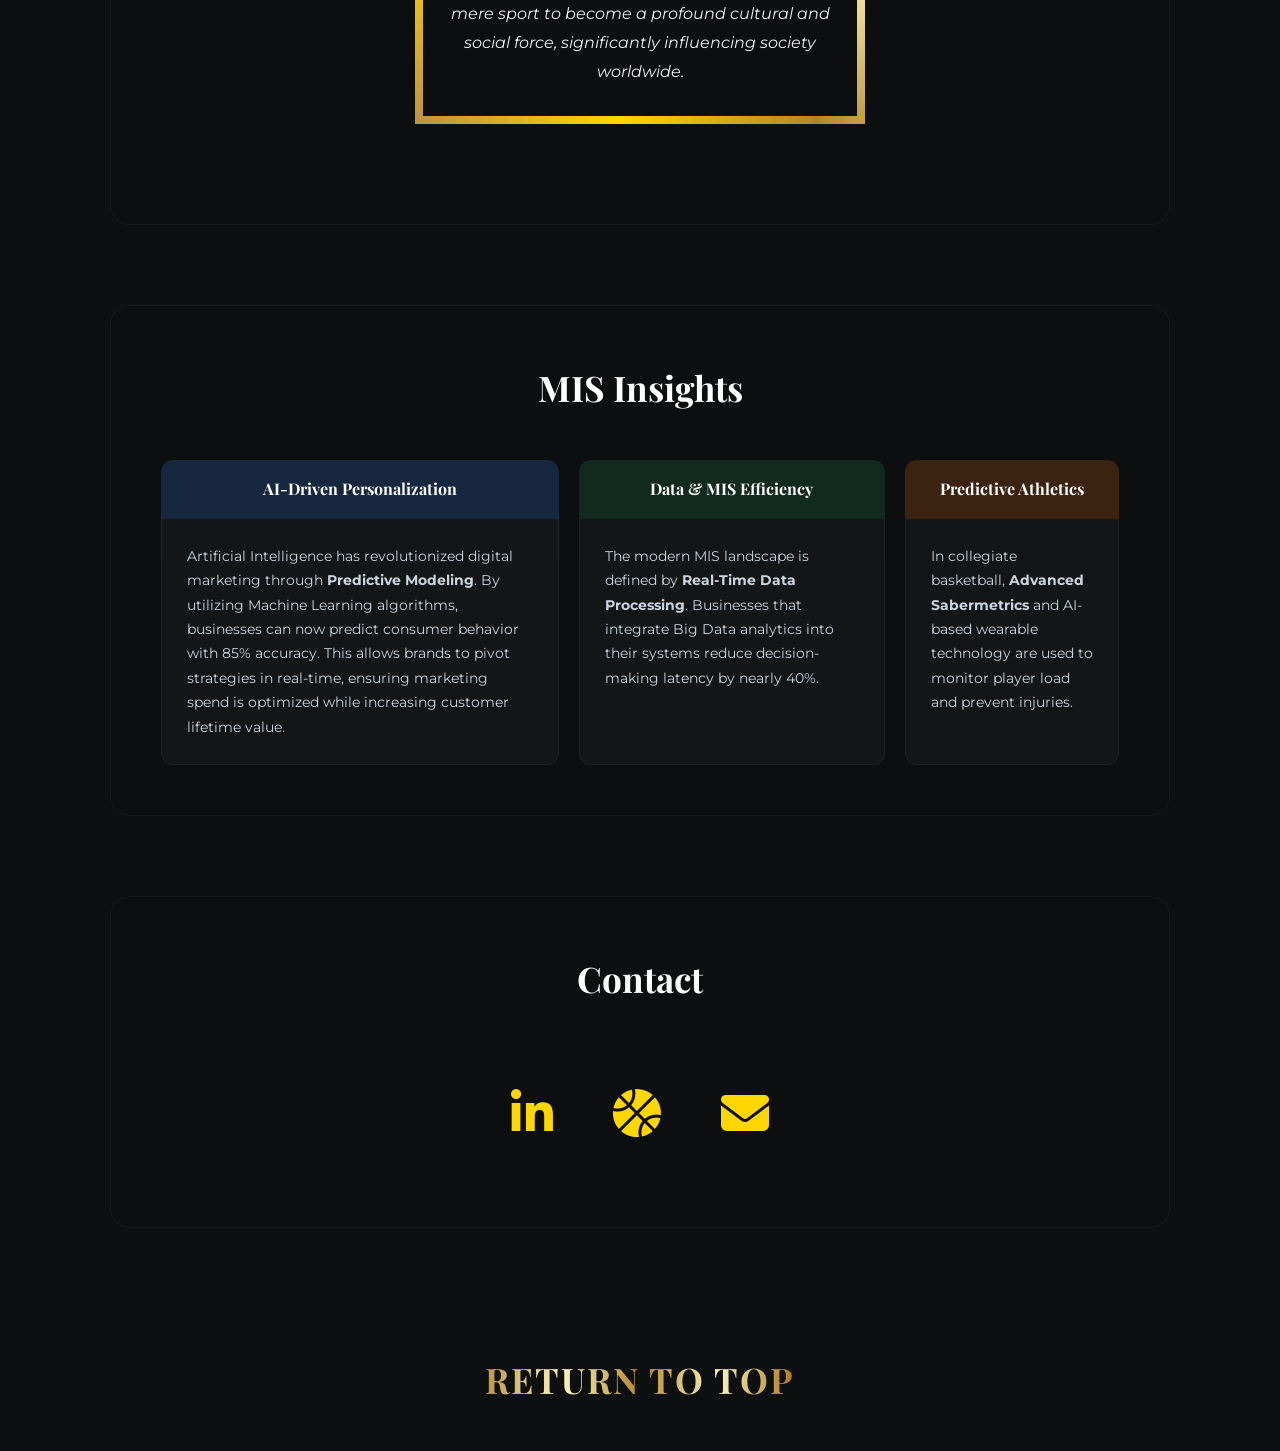
==== commit c62be731: "Update index.html" ====
--- a/index.html
+++ b/index.html
@@ -6,7 +6,6 @@
     <title>Emmanouil Dimou | Portfolio</title>
     
     <link href="https://fonts.googleapis.com/css2?family=Montserrat:ital,wght@0,300;0,600;1,300&family=Playfair+Display:ital,wght@0,700;1,700&display=swap" rel="stylesheet">
-    
     <link rel="stylesheet" href="https://cdnjs.cloudflare.com/ajax/libs/font-awesome/6.4.0/css/all.min.css">
     
     <link href="style.css" type="text/css" rel="stylesheet">
@@ -14,7 +13,7 @@
 <body>
 
     <div class="sticky-top-bar">
-        <h1 id="top" class="shiny-gold-text">EMMANOUIL DIMOU WEBSITE</h1>
+        <h1 class="shiny-gold-text">EMMANOUIL DIMOU WEBSITE</h1>
     </div>
 
     <div class="fixed-quote-sidebar">
@@ -41,9 +40,9 @@
                 <figure class="bio-layout">
                     <img src="headshot.jpg" alt="Headshot" class="bio-img">
                     <figcaption>
-                        I am a student-athlete majoring in Business Administration with a minor in Management Information Systems, combining my interest in business strategy with technology-driven solutions. Originally from Greece, I moved abroad to pursue higher education and competitive athletics, an experience that has shaped my resilience, independence, and global perspective. 
+                        I am a student-athlete majoring in Business Administration with a minor in Management Information Systems, combining my interest in business strategy with technology-driven solutions. Originally from Greece, I moved abroad to pursue higher education and competitive athletics.
                         <br><br>
-                        Academically, I maintain a strong GPA and have a growing interest in how information systems, databases, and web technologies support modern businesses. I view web-based technology and design as essential tools in today’s digital world.
+                        Academically, I maintain a strong GPA and have a growing interest in how information systems, databases, and web technologies support modern businesses.
                     </figcaption>
                 </figure>
             </div>
@@ -70,48 +69,42 @@
         <section id="the-game-section">
             <h2 class="section-title">Origin of the Court</h2>
             <p id="the-game-para">
-                In December 1891, Dr. James Naismith invented basketball at a YMCA in Springfield, Massachusetts, to provide an indoor winter activity. Using a soccer ball and two peach baskets, he created 13 rules, allowing the game to spread quickly and evolve into a global sport. Basketball has transcended its origins as a mere sport to become a profound cultural and social force, significantly influencing society worldwide. As a unifying force, it bridges diverse communities, breaking down cultural and socioeconomic barriers, particularly in urban areas where it serves as a positive outlet for youth. 
+                In December 1891, Dr. James Naismith invented basketball at a YMCA in Springfield, Massachusetts, to provide an indoor winter activity. Using a soccer ball and two peach baskets, he created 13 rules, allowing the game to spread quickly and evolve into a global sport. Basketball has transcended its origins as a mere sport to become a profound cultural and social force, significantly influencing society worldwide.
             </p>
         </section>
 
         <section id="Extra_Info">
             <h2 class="section-title">MIS Insights</h2>
             <div class="mis-grid">
-                <div class="mis-col">
-                    <h3 id="h-blue" class="assignment-header">AI Personalization</h3>
+                <div class="mis-col col-wide">
+                    <h3 id="h-blue" class="assignment-header">AI-Driven Personalization</h3>
                     <div class="assignment-p">
-                        Artificial Intelligence has revolutionized digital marketing through <strong>Predictive Modeling</strong>. By utilizing Machine Learning algorithms, businesses can now predict consumer behavior with 85% accuracy. In the Greek e-commerce landscape, these engines analyze micro-interactions to build sentiment maps, allowing brands to pivot strategies in real-time. This level of granular data processing ensures that marketing spend is optimized while increasing customer lifetime value through hyper-relevant content delivery and automated behavioral triggers.
+                        Artificial Intelligence has revolutionized digital marketing through <strong>Predictive Modeling</strong>. By utilizing Machine Learning algorithms, businesses can now predict consumer behavior with 85% accuracy. This allows brands to pivot strategies in real-time, ensuring marketing spend is optimized while increasing customer lifetime value.
                     </div>
                 </div>
 
-                <div class="mis-col">
-                    <h3 id="h-green" class="assignment-header">Data Efficiency</h3>
+                <div class="mis-col col-medium">
+                    <h3 id="h-green" class="assignment-header">Data & MIS Efficiency</h3>
                     <div class="assignment-p">
-                        The modern MIS landscape is defined by <strong>Real-Time Data Processing</strong>. Businesses that integrate Big Data analytics reduce decision-making latency by nearly 40%. Leveraging tools like SQL for database management allows firms to transform raw data into actionable strategic intelligence. By automating ETL processes, organizations shift focus from manual entry to high-level digital agility.
+                        The modern MIS landscape is defined by <strong>Real-Time Data Processing</strong>. Businesses that integrate Big Data analytics into their systems reduce decision-making latency by nearly 40%.
                     </div>
                 </div>
 
-                <div class="mis-col">
+                <div class="mis-col col-narrow">
                     <h3 id="h-orange" class="assignment-header">Predictive Athletics</h3>
                     <div class="assignment-p">
-                        In collegiate basketball, <strong>Advanced Sabermetrics</strong> and AI-based wearable technology are used to monitor player load and prevent injuries. Predictive analytics can identify fatigue patterns before they result in physical strain, increasing player longevity and performance efficiency through Heart Rate Variability tracking.
+                        In collegiate basketball, <strong>Advanced Sabermetrics</strong> and AI-based wearable technology are used to monitor player load and prevent injuries.
                     </div>
                 </div>
             </div>
         </section>
 
         <section id="contact">
-            <h2 class="section-title">Connect</h2>
+            <h2 class="section-title">Contact</h2>
             <div class="contact-icons-row">
-                <a href="https://www.linkedin.com/in/emmanouil-dimou" target="_blank" title="LinkedIn">
-                    <i class="fab fa-linkedin-in"></i>
-                </a>
-                <a href="https://www.espn.com" target="_blank" title="ESPN Profile">
-                    <i class="fas fa-basketball-ball"></i>
-                </a>
-                <a href="mailto:dimou.emmanouil@gmail.com" target="_blank" title="Email Me">
-                    <i class="fas fa-envelope"></i>
-                </a>
+                <a href="https://www.linkedin.com/in/YOUR-PROFILE" target="_blank"><i class="fab fa-linkedin-in"></i></a>
+                <a href="https://www.espn.com" target="_blank"><i class="fas fa-basketball-ball"></i></a>
+                <a href="mailto:dimou.emmanouil@gmail.com" target="_blank"><i class="fas fa-envelope"></i></a>
             </div>
         </section>
 
@@ -119,8 +112,5 @@
             <a href="#top" class="shiny-gold-text">Return to Top</a>
         </footer>
     </div>
-
 </body>
 </html>
-</body>
-</html>
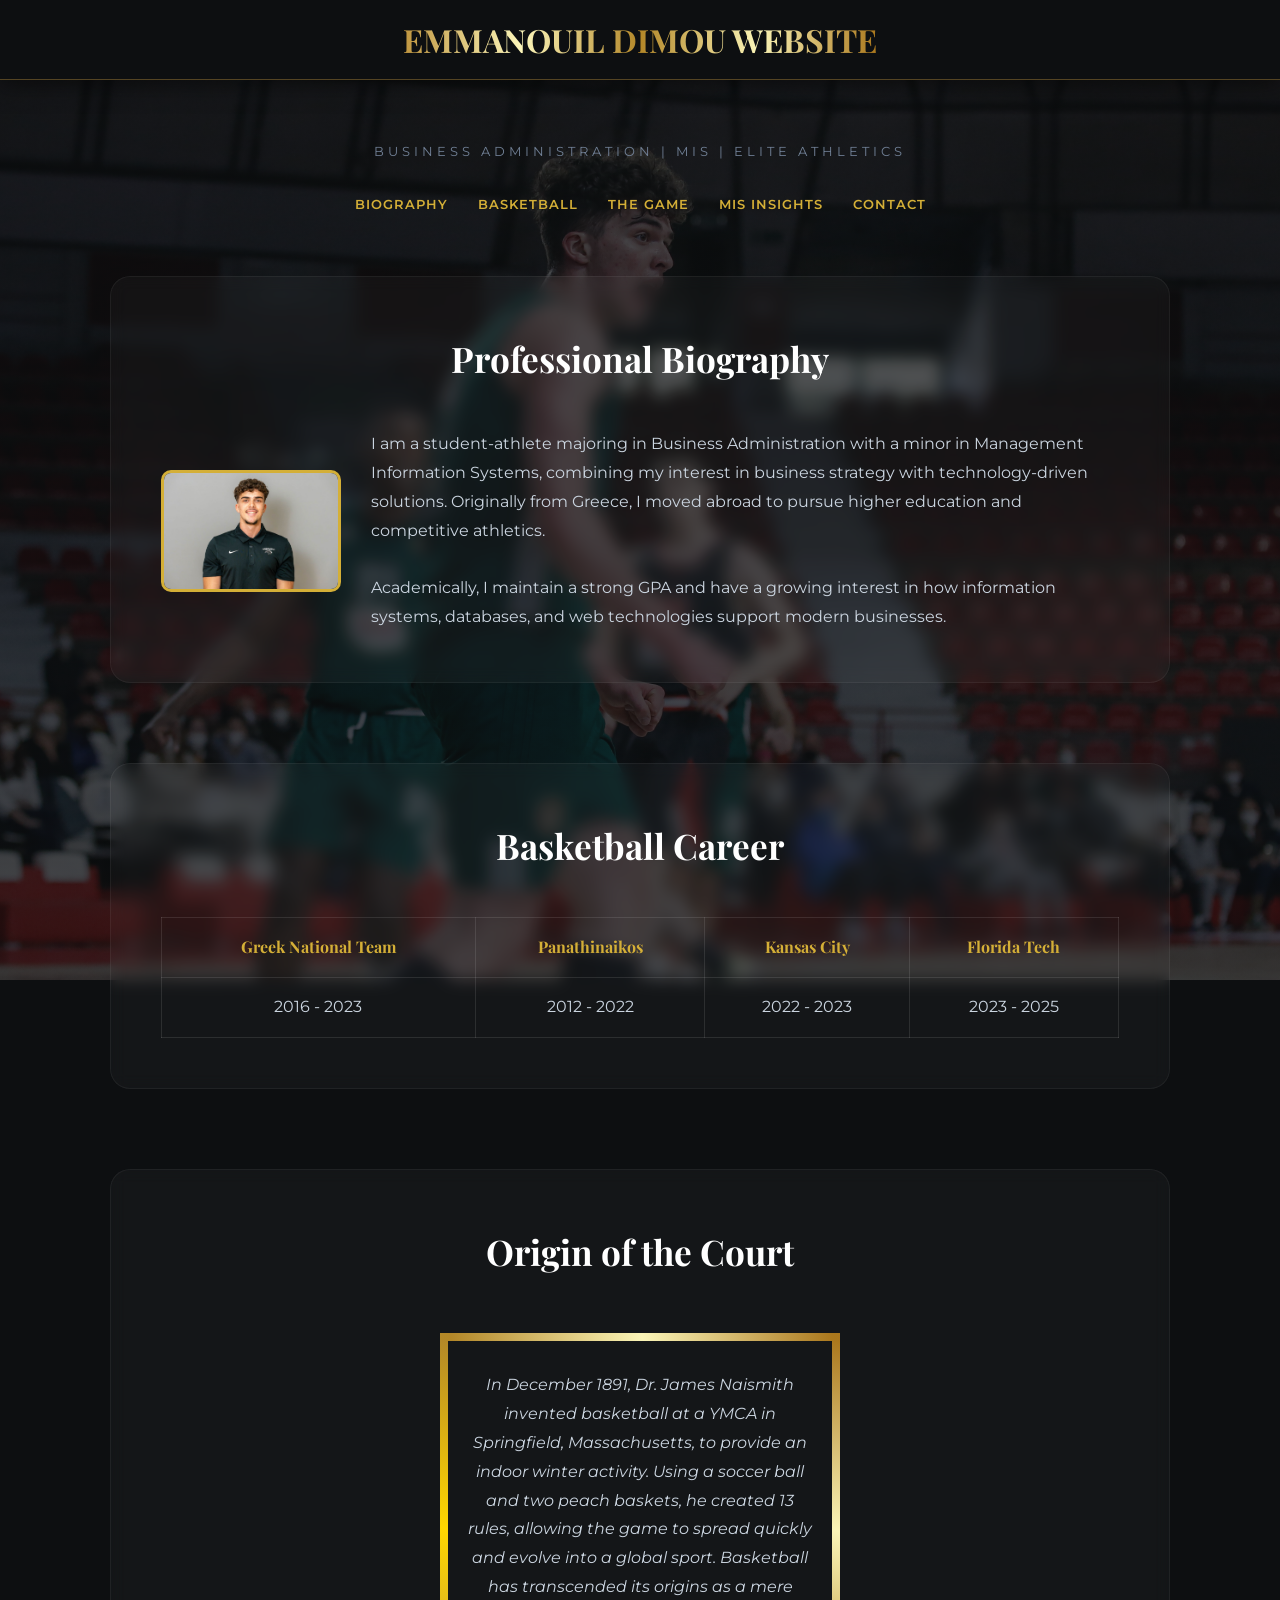
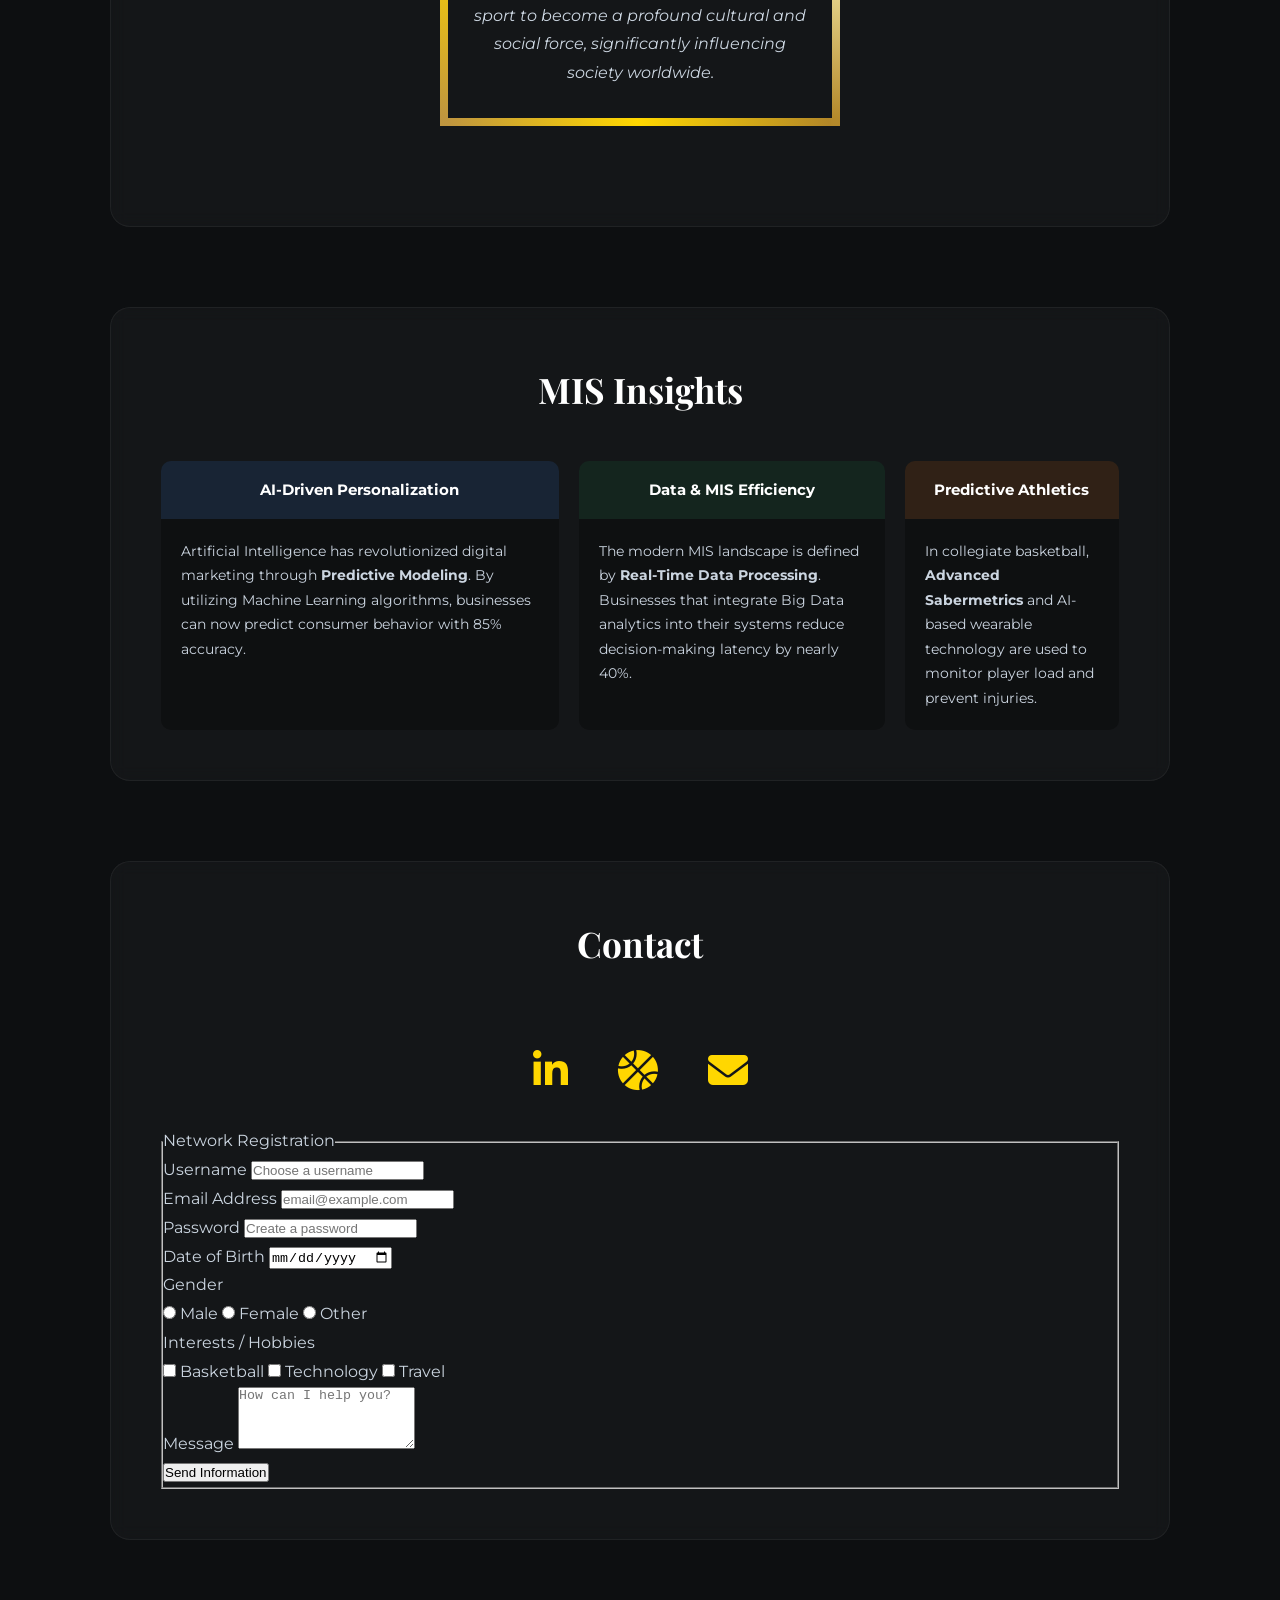
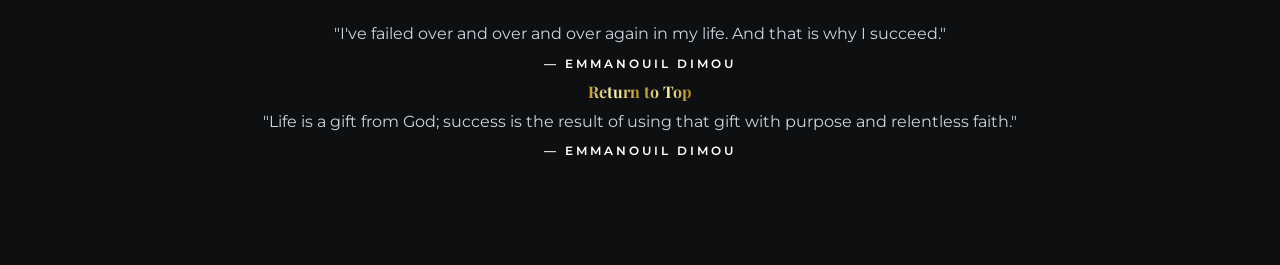
==== commit fb31b3d3: "Update index.html" ====
--- a/index.html
+++ b/index.html
@@ -12,13 +12,8 @@
 </head>
 <body>
 
-    <div class="sticky-top-bar">
+    <div class="sticky-top-bar" id="top">
         <h1 class="shiny-gold-text">EMMANOUIL DIMOU WEBSITE</h1>
-    </div>
-
-    <div class="fixed-quote-sidebar">
-        <p>"I've failed over and over and over again in my life. And that is why I succeed."</p>
-        <span class="quote-author">— EMMANOUIL DIMOU</span>
     </div>
 
     <div class="container">
@@ -79,7 +74,7 @@
                 <div class="mis-col col-wide">
                     <h3 id="h-blue" class="assignment-header">AI-Driven Personalization</h3>
                     <div class="assignment-p">
-                        Artificial Intelligence has revolutionized digital marketing through <strong>Predictive Modeling</strong>. By utilizing Machine Learning algorithms, businesses can now predict consumer behavior with 85% accuracy. This allows brands to pivot strategies in real-time, ensuring marketing spend is optimized while increasing customer lifetime value.
+                        Artificial Intelligence has revolutionized digital marketing through <strong>Predictive Modeling</strong>. By utilizing Machine Learning algorithms, businesses can now predict consumer behavior with 85% accuracy.
                     </div>
                 </div>
 
@@ -106,10 +101,83 @@
                 <a href="https://www.espn.com" target="_blank"><i class="fas fa-basketball-ball"></i></a>
                 <a href="mailto:dimou.emmanouil@gmail.com" target="_blank"><i class="fas fa-envelope"></i></a>
             </div>
+
+            <form class="registration-form">
+                <fieldset>
+                    <legend>Network Registration</legend>
+                    
+                    <div class="form-group">
+                        <label for="username">Username</label>
+                        <input type="text" id="username" name="username" placeholder="Choose a username" required>
+                    </div>
+
+                    <div class="form-group">
+                        <label for="email">Email Address</label>
+                        <input type="email" id="email" name="email" placeholder="email@example.com" required>
+                    </div>
+
+                    <div class="form-group">
+                        <label for="password">Password</label>
+                        <input type="password" id="password" name="password" placeholder="Create a password" required>
+                    </div>
+
+                    <div class="form-group">
+                        <label for="dob">Date of Birth</label>
+                        <input type="date" id="dob" name="dob">
+                    </div>
+
+                    <div class="form-group">
+                        <label>Gender</label>
+                        <div class="radio-group">
+                            <input type="radio" id="male" name="gender" value="male">
+                            <label for="male">Male</label>
+                            
+                            <input type="radio" id="female" name="gender" value="female">
+                            <label for="female">Female</label>
+                            
+                            <input type="radio" id="other" name="gender" value="other">
+                            <label for="other">Other</label>
+                        </div>
+                    </div>
+
+                    <div class="form-group">
+                        <label>Interests / Hobbies</label>
+                        <div class="checkbox-group">
+                            <input type="checkbox" id="hobby1" name="hobby" value="basketball">
+                            <label for="hobby1">Basketball</label>
+                            
+                            <input type="checkbox" id="hobby2" name="hobby" value="tech">
+                            <label for="hobby2">Technology</label>
+                            
+                            <input type="checkbox" id="hobby3" name="hobby" value="travel">
+                            <label for="hobby3">Travel</label>
+                        </div>
+                    </div>
+
+                    <div class="form-group">
+                        <label for="message">Message</label>
+                        <textarea id="message" name="message" rows="4" placeholder="How can I help you?"></textarea>
+                    </div>
+
+                    <button type="submit" class="form-submit-btn">Send Information</button>
+                </fieldset>
+            </form>
         </section>
 
-        <footer>
-            <a href="#top" class="shiny-gold-text">Return to Top</a>
+        <footer class="footer-container">
+            <div class="footer-quote">
+                <p>"I've failed over and over and over again in my life. And that is why I succeed."</p>
+                <span class="quote-author">— EMMANOUIL DIMOU</span>
+            </div>
+
+            <div class="footer-center">
+                <a href="#top" class="shiny-gold-text return-link">Return to Top</a>
+            </div>
+
+            <div class="footer-quote">
+                <p>"Life is a gift from God; success is the result of using that gift with purpose and relentless faith."</p>
+                <span class="quote-author">— EMMANOUIL DIMOU</span>
+            </div>
         </footer>
     </div>
 </body>
--- a/style.css
+++ b/style.css
@@ -8,52 +8,50 @@
 
 body {
     background-color: #0d0f11;
-    
-    /* BACKGROUND IMAGE: Fixed and positioned under the header */
-    background-image: linear-gradient(rgba(13, 15, 17, 0.8), rgba(13, 15, 17, 0.8)), url('background.jpg'); 
+    /* BACKGROUND IMAGE: Fixed and starting 80px down */
+    background-image: linear-gradient(rgba(13, 15, 17, 0.75), rgba(13, 15, 17, 0.75)), url('background.jpg'); 
     background-attachment: fixed;
     background-repeat: no-repeat;
     background-size: cover;
-    background-position: center 80px; /* Starts exactly where sticky header ends */
+    background-position: center 80px; 
     
     font-family: 'Montserrat', sans-serif;
     color: #cbd5e0;
     line-height: 1.8;
 }
 
-/* --- STICKY NAME TITLE --- */
+/* --- STICKY TITLE --- */
 .sticky-top-bar {
     position: sticky;
     top: 0;
     width: 100%;
     height: 80px; 
     z-index: 2000;
-    background: #0d0f11; /* Solid dark background */
+    background: #0d0f11;
     display: flex;
     align-items: center;
     justify-content: center;
     border-bottom: 1px solid rgba(191, 149, 63, 0.4);
-    box-shadow: 0 4px 30px rgba(0,0,0,0.7);
+    box-shadow: 0 4px 20px rgba(0,0,0,0.5);
 }
 
-/* --- FIXED QUOTE (Right Side) --- */
+/* --- FIXED QUOTE --- */
 .fixed-quote-sidebar {
     position: fixed;
     right: 40px;
     top: 55%;
     transform: translateY(-50%);
-    width: 220px;
+    width: 150px;
     z-index: 1000;
     text-align: right;
-    pointer-events: none; /* Allows scrolling/clicking through the quote */
+    pointer-events: none;
 }
 
 .fixed-quote-sidebar p {
     font-family: 'Playfair Display', serif;
     font-style: italic;
-    font-size: 1.1rem;
+    font-size: 1.15rem;
     color: #ffd700;
-    margin-bottom: 8px;
     text-shadow: 2px 2px 15px rgba(0,0,0,1);
 }
 
@@ -65,11 +63,19 @@
     text-transform: uppercase;
 }
 
-/* --- Main Layout --- */
+/* --- Layout --- */
 .container {
-    max-width: 1100px;
+    max-width: 1100px; /* Slightly wider for the 3-column layout */
     margin: 0 auto;
-    padding: 40px 20px;
+    padding: 40px 20px 100px 20px;
+}
+
+.shiny-gold-text {
+    background: linear-gradient(to right, #bf953f, #fcf6ba, #b38728, #fbf5b7, #aa771c);
+    -webkit-background-clip: text;
+    -webkit-text-fill-color: transparent;
+    font-family: 'Playfair Display', serif;
+    font-weight: 700;
 }
 
 .sub-header {
@@ -78,7 +84,6 @@
     font-size: 0.8rem;
     color: #718096;
     margin-top: 20px;
-    margin-bottom: 40px;
 }
 
 /* --- Navigation --- */
@@ -86,7 +91,7 @@
     display: flex;
     justify-content: center;
     gap: 30px;
-    margin-bottom: 60px;
+    margin: 30px 0 60px 0;
 }
 
 nav a {
@@ -99,29 +104,16 @@
     transition: 0.3s;
 }
 
-nav a:hover {
-    color: #fff;
-    text-shadow: 0 0 10px #d4af37;
-}
+nav a:hover { color: #fff; }
 
-/* --- Shiny Gold Gradient --- */
-.shiny-gold-text {
-    background: linear-gradient(to right, #bf953f, #fcf6ba, #b38728, #fbf5b7, #aa771c);
-    -webkit-background-clip: text;
-    -webkit-text-fill-color: transparent;
-    font-family: 'Playfair Display', serif;
-    font-weight: 700;
-    font-size: 2.2rem;
-}
-
-/* --- Section Styling --- */
+/* --- Sections --- */
 section {
     margin-bottom: 80px;
-    background: rgba(13, 15, 17, 0.75);
+    background: rgba(255, 255, 255, 0.03);
     padding: 50px;
     border-radius: 20px;
     border: 1px solid rgba(255, 255, 255, 0.05);
-    backdrop-filter: blur(10px);
+    backdrop-filter: blur(8px);
 }
 
 .section-title {
@@ -132,41 +124,9 @@
     text-align: center;
 }
 
-/* --- Biography Image --- */
-.bio-layout {
-    display: flex;
-    gap: 40px;
-    align-items: center;
-}
-
-.bio-img {
-    width: 220px;
-    border: 3px solid #d4af37;
-    border-radius: 15px;
-    flex-shrink: 0;
-}
-
-/* --- Basketball Table --- */
-table {
-    width: 100%;
-    border-collapse: collapse;
-}
-
-th, td {
-    padding: 20px;
-    border: 1px solid rgba(255, 255, 255, 0.05);
-}
-
-th {
-    color: #d4af37;
-    font-family: 'Playfair Display', serif;
-    text-transform: uppercase;
-    font-size: 0.9rem;
-}
-
-/* --- Stylized "The Game" Paragraph --- */
+/* --- The Game Para --- */
 #the-game-para {
-    width: 450px;           
+    width: 400px;           
     font-style: italic;     
     padding: 30px 20px;     
     margin: 50px auto;      
@@ -174,76 +134,65 @@
     border-image-source: linear-gradient(45deg, #bf953f, #ffd700, #b38728, #fbf5b7, #aa771c);   
     border-image-slice: 1; 
     text-align: center;
-    color: #f1f1f1;
 }
 
-/* --- MIS GRID: 3 Columns Horizontal with Varied Widths --- */
+/* --- MIS GRID (Horizontal, Different Widths) --- */
 .mis-grid {
     display: grid;
-    grid-template-columns: 1.3fr 1fr 0.7fr; /* Different widths as requested */
+    /* Wide, Medium, Narrow columns */
+    grid-template-columns: 1.3fr 1fr 0.7fr; 
     gap: 20px;
     align-items: stretch;
 }
 
-.mis-col {
-    display: flex;
-    flex-direction: column;
+.mis-col { display: flex; flex-direction: column; }
+
+.assignment-header {
+    padding: 15px;
+    text-align: center;
+    color: #fff;
+    border-radius: 10px 10px 0 0;
+    font-size: 0.95rem;
 }
 
-.assignment-header {
-    font-family: 'Playfair Display', serif;
-    padding: 15px;
-    font-size: 1rem;
-    color: white;
-    text-align: center;
-    border-radius: 12px 12px 0 0;
+#h-blue { background: rgba(30, 58, 95, 0.4); }
+#h-green { background: rgba(20, 60, 40, 0.4); }
+#h-orange { background: rgba(90, 50, 20, 0.4); }
+
+.assignment-p {
+    background: rgba(0,0,0,0.3);
+    padding: 20px;
+    border-radius: 0 0 10px 10px;
+    font-size: 0.85rem;
+    flex-grow: 1;
 }
 
-#h-blue { background: rgba(30, 58, 95, 0.6); }
-#h-green { background: rgba(20, 60, 40, 0.6); }
-#h-orange { background: rgba(90, 50, 20, 0.6); }
-
-.assignment-p {
-    background: rgba(255, 255, 255, 0.03);
-    padding: 25px;
-    font-size: 0.85rem;
-    border: 1px solid rgba(255, 255, 255, 0.05);
-    border-top: none;
-    border-radius: 0 0 12px 12px;
-    flex-grow: 1; /* Aligns bottom of boxes */
-}
-
-/* --- CONTACT SECTION: Horizontal Icons --- */
+/* --- CONTACT SECTION (Horizontal Icons) --- */
 .contact-icons-row {
     display: flex;
-    flex-direction: row;
     justify-content: center;
-    gap: 60px;
+    gap: 50px;
     padding: 20px 0;
 }
 
 .contact-icons-row a {
     color: #ffd700;
-    font-size: 3rem;
-    transition: all 0.4s ease;
-    text-decoration: none;
+    font-size: 2.5rem;
+    transition: all 0.3s ease;
 }
 
 .contact-icons-row a:hover {
     color: #fff;
-    transform: translateY(-10px) scale(1.15);
-    text-shadow: 0 0 25px rgba(255, 215, 0, 0.5);
+    transform: translateY(-8px);
 }
 
-/* --- Footer --- */
-footer {
-    text-align: center;
-    padding-top: 40px;
-}
+/* --- Bio --- */
+.bio-img { width: 180px; border: 3px solid #d4af37; border-radius: 10px; }
+.bio-layout { display: flex; gap: 30px; align-items: center; }
 
-footer a {
-    text-decoration: none;
-    font-size: 0.9rem;
-    letter-spacing: 2px;
-    text-transform: uppercase;
-}
+/* --- Table --- */
+table { width: 100%; border-collapse: collapse; }
+th, td { padding: 15px; border: 1px solid rgba(255, 255, 255, 0.1); }
+th { color: #d4af37; font-family: 'Playfair Display', serif; }
+
+footer { text-align: center; }
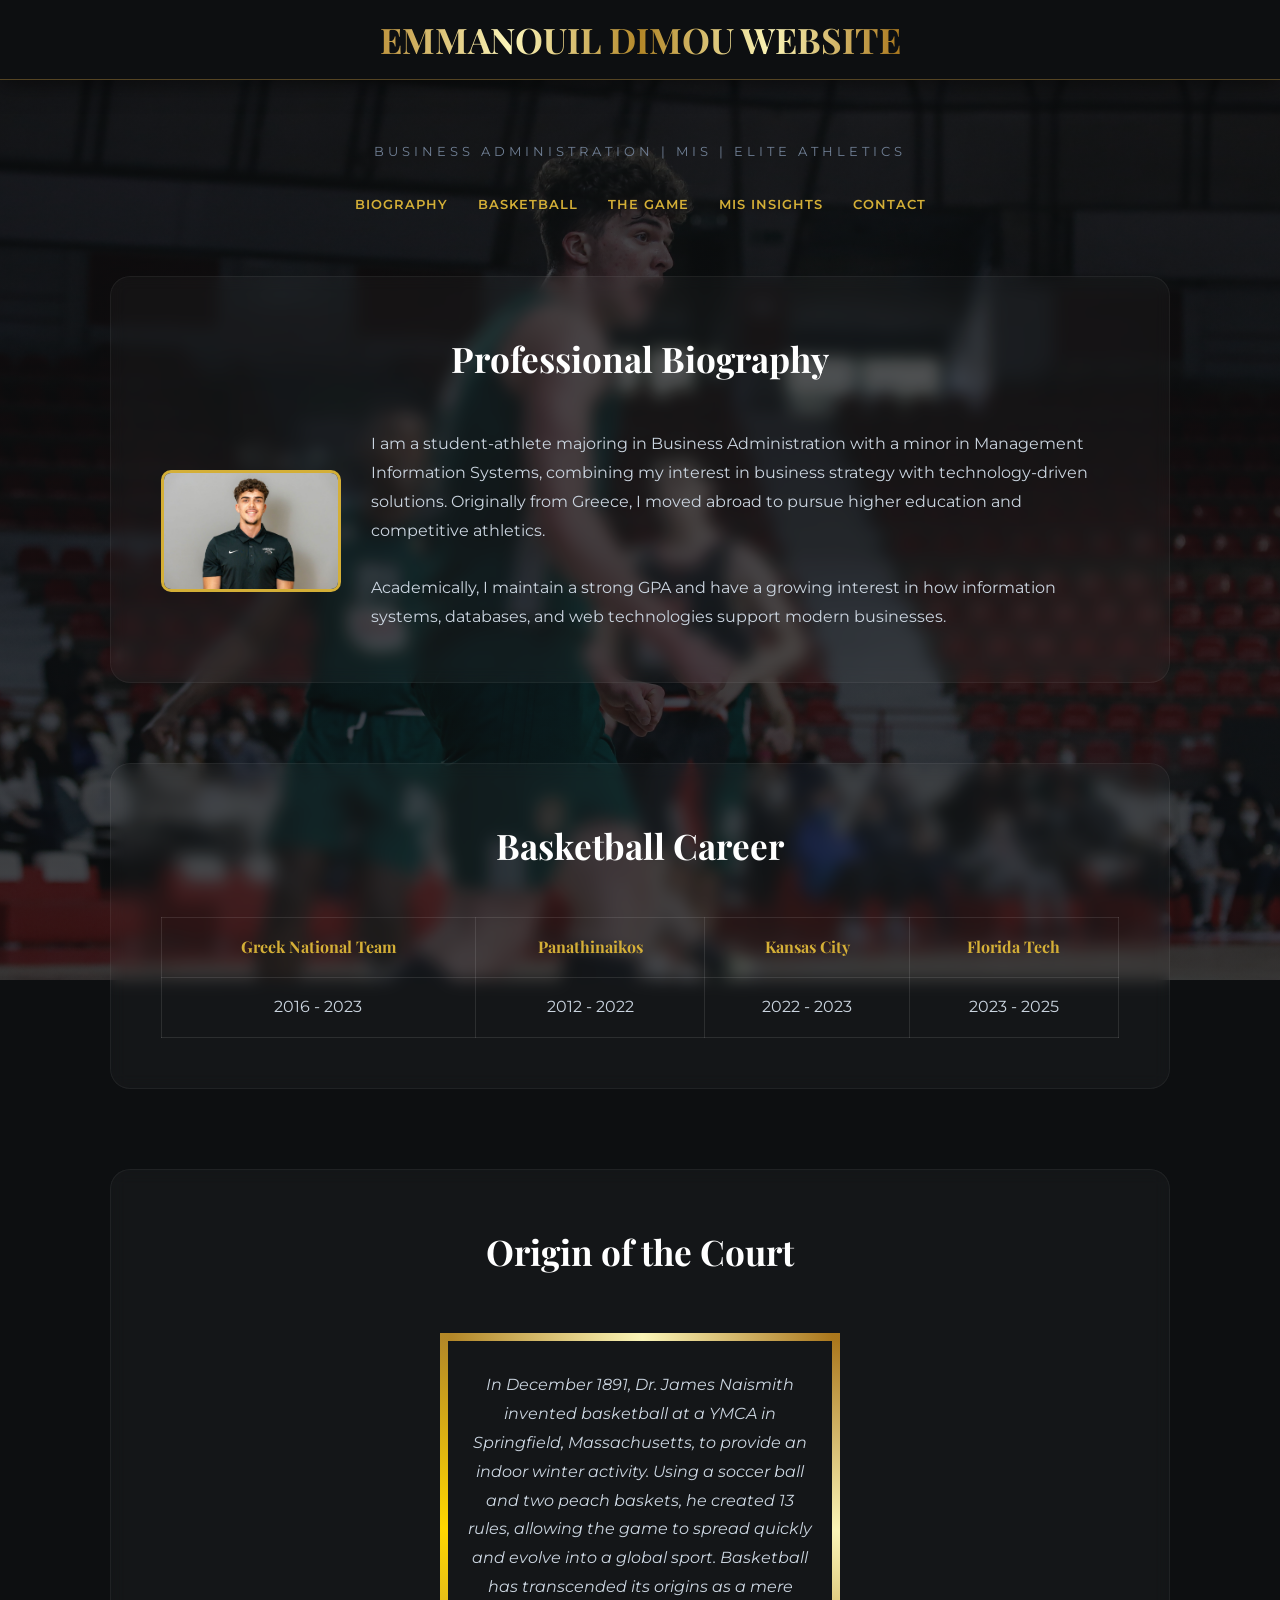
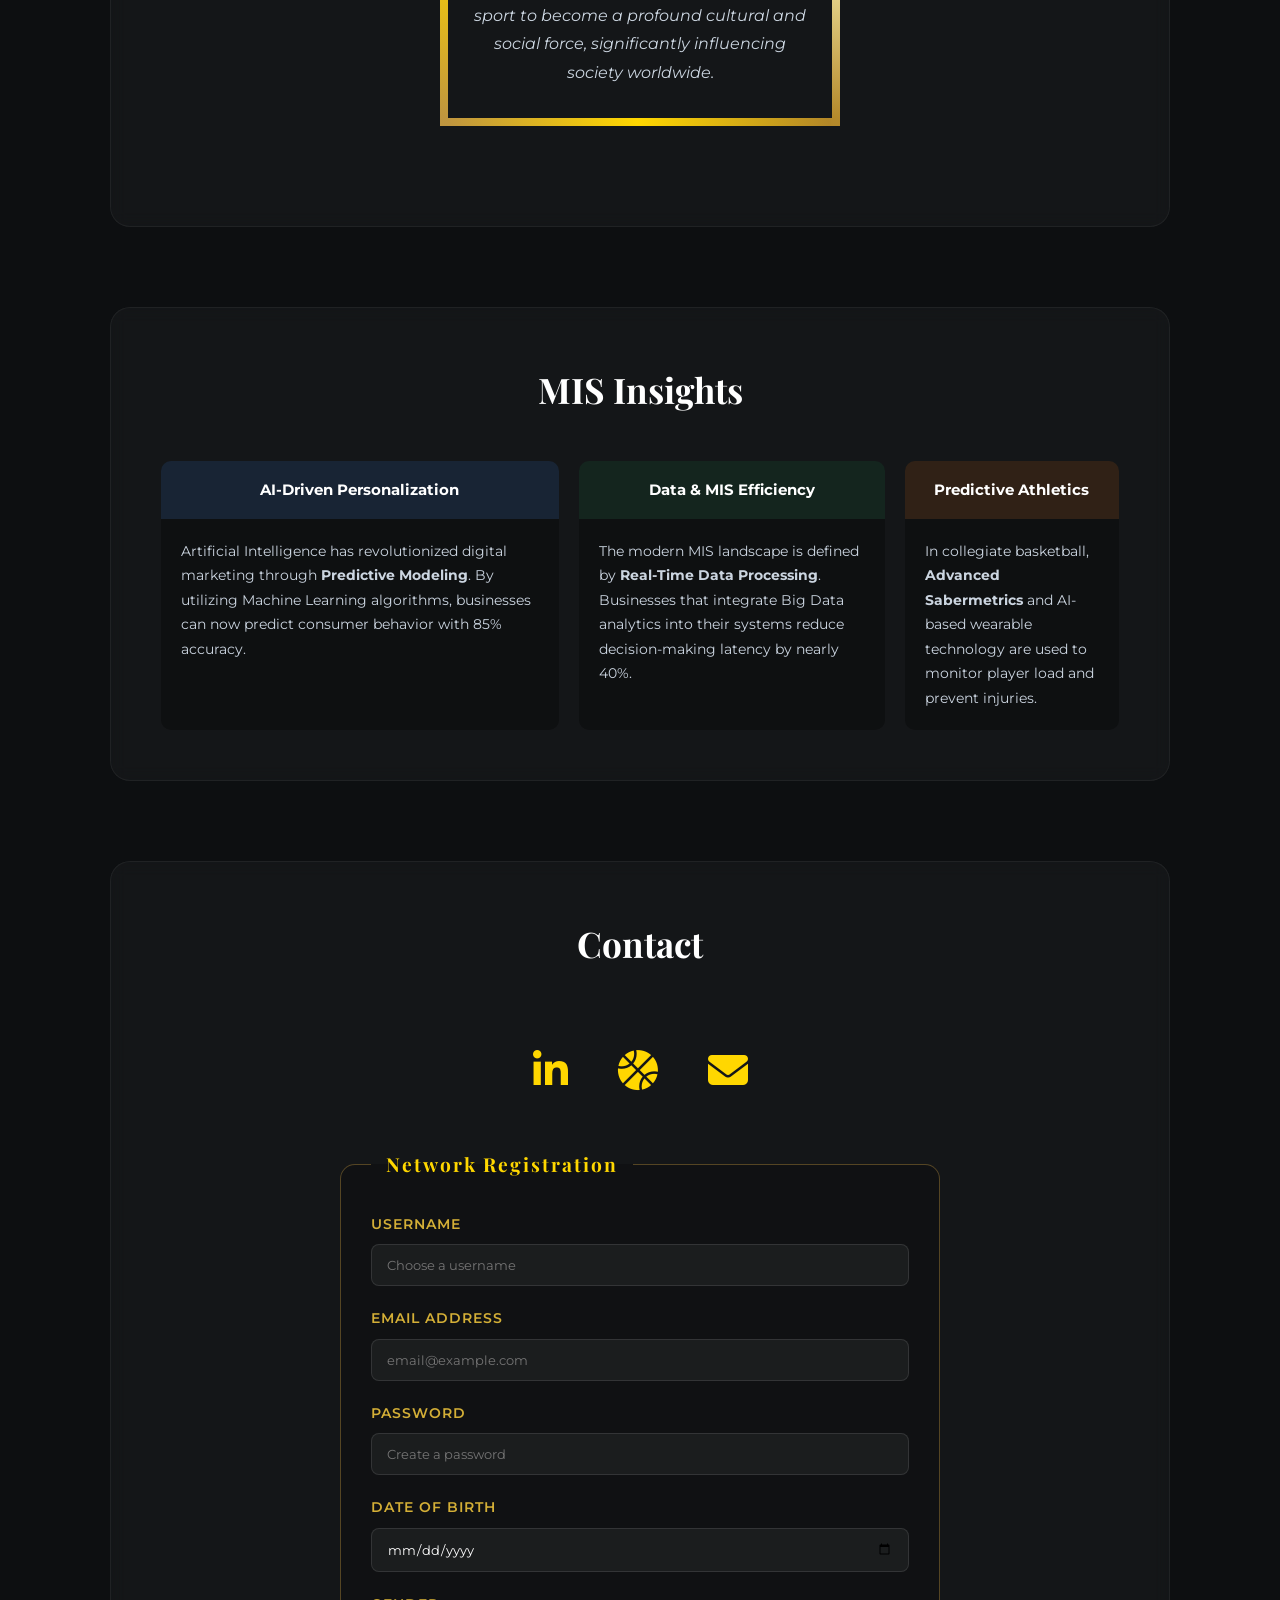
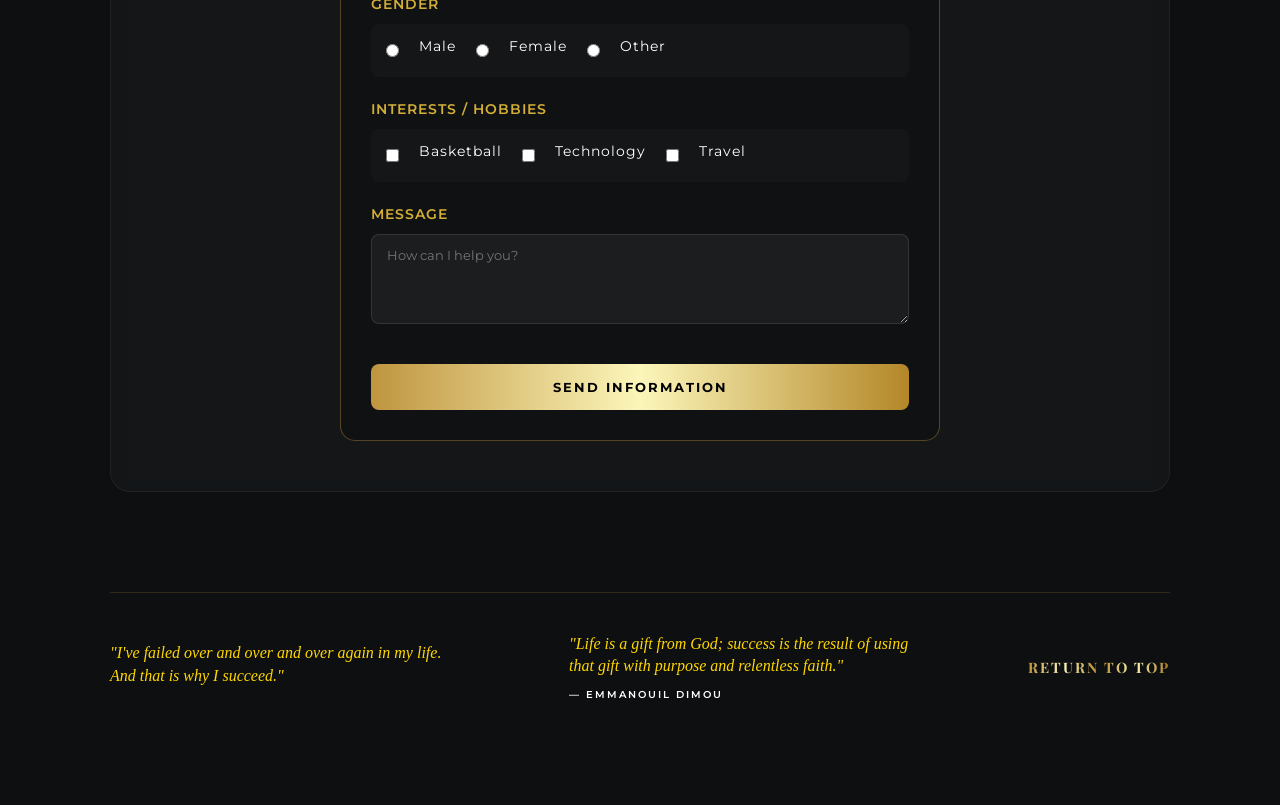
==== commit 755e6651: "Update index.html" ====
--- a/index.html
+++ b/index.html
@@ -167,16 +167,13 @@
         <footer class="footer-container">
             <div class="footer-quote">
                 <p>"I've failed over and over and over again in my life. And that is why I succeed."</p>
-                <span class="quote-author">— EMMANOUIL DIMOU</span>
             </div>
-
-            <div class="footer-center">
-                <a href="#top" class="shiny-gold-text return-link">Return to Top</a>
-            </div>
-
             <div class="footer-quote">
                 <p>"Life is a gift from God; success is the result of using that gift with purpose and relentless faith."</p>
                 <span class="quote-author">— EMMANOUIL DIMOU</span>
+            </div>
+            <div class="footer-center">
+                <a href="#top" class="shiny-gold-text return-link">Return to Top</a>
             </div>
         </footer>
     </div>
--- a/style.css
+++ b/style.css
@@ -8,13 +8,11 @@
 
 body {
     background-color: #0d0f11;
-    /* BACKGROUND IMAGE: Fixed and starting 80px down */
     background-image: linear-gradient(rgba(13, 15, 17, 0.75), rgba(13, 15, 17, 0.75)), url('background.jpg'); 
     background-attachment: fixed;
     background-repeat: no-repeat;
     background-size: cover;
     background-position: center 80px; 
-    
     font-family: 'Montserrat', sans-serif;
     color: #cbd5e0;
     line-height: 1.8;
@@ -35,37 +33,9 @@
     box-shadow: 0 4px 20px rgba(0,0,0,0.5);
 }
 
-/* --- FIXED QUOTE --- */
-.fixed-quote-sidebar {
-    position: fixed;
-    right: 40px;
-    top: 55%;
-    transform: translateY(-50%);
-    width: 150px;
-    z-index: 1000;
-    text-align: right;
-    pointer-events: none;
-}
-
-.fixed-quote-sidebar p {
-    font-family: 'Playfair Display', serif;
-    font-style: italic;
-    font-size: 1.15rem;
-    color: #ffd700;
-    text-shadow: 2px 2px 15px rgba(0,0,0,1);
-}
-
-.quote-author {
-    font-size: 0.75rem;
-    letter-spacing: 3px;
-    color: #ffffff;
-    font-weight: 600;
-    text-transform: uppercase;
-}
-
 /* --- Layout --- */
 .container {
-    max-width: 1100px; /* Slightly wider for the 3-column layout */
+    max-width: 1100px;
     margin: 0 auto;
     padding: 40px 20px 100px 20px;
 }
@@ -76,6 +46,7 @@
     -webkit-text-fill-color: transparent;
     font-family: 'Playfair Display', serif;
     font-weight: 700;
+    font-size: 2.2rem;
 }
 
 .sub-header {
@@ -136,10 +107,9 @@
     text-align: center;
 }
 
-/* --- MIS GRID (Horizontal, Different Widths) --- */
+/* --- MIS GRID --- */
 .mis-grid {
     display: grid;
-    /* Wide, Medium, Narrow columns */
     grid-template-columns: 1.3fr 1fr 0.7fr; 
     gap: 20px;
     align-items: stretch;
@@ -167,12 +137,12 @@
     flex-grow: 1;
 }
 
-/* --- CONTACT SECTION (Horizontal Icons) --- */
+/* --- CONTACT ICONS --- */
 .contact-icons-row {
     display: flex;
     justify-content: center;
     gap: 50px;
-    padding: 20px 0;
+    padding: 20px 0 40px 0;
 }
 
 .contact-icons-row a {
@@ -186,13 +156,160 @@
     transform: translateY(-8px);
 }
 
-/* --- Bio --- */
+/* --- REGISTRATION FORM STYLES --- */
+.registration-form {
+    max-width: 600px;
+    margin: 0 auto;
+}
+
+fieldset {
+    border: 1px solid rgba(191, 149, 63, 0.4);
+    padding: 30px;
+    border-radius: 15px;
+    background: rgba(0, 0, 0, 0.2);
+}
+
+legend {
+    font-family: 'Playfair Display', serif;
+    font-weight: bold;
+    color: #ffd700;
+    padding: 0 15px;
+    font-size: 1.2rem;
+    letter-spacing: 2px;
+}
+
+.form-group {
+    margin-bottom: 20px;
+    text-align: left;
+}
+
+.form-group label {
+    display: block;
+    font-size: 0.85rem;
+    font-weight: 600;
+    margin-bottom: 8px;
+    color: #d4af37;
+    text-transform: uppercase;
+    letter-spacing: 1px;
+}
+
+input[type="text"],
+input[type="email"],
+input[type="password"],
+input[type="date"],
+textarea {
+    width: 100%;
+    padding: 12px 15px;
+    background: rgba(255, 255, 255, 0.05);
+    border: 1px solid rgba(255, 255, 255, 0.1);
+    border-radius: 8px;
+    color: #fff;
+    font-family: 'Montserrat', sans-serif;
+    transition: all 0.3s ease;
+}
+
+input:focus, textarea:focus {
+    outline: none;
+    border-color: #ffd700;
+    background: rgba(255, 255, 255, 0.08);
+    box-shadow: 0 0 10px rgba(191, 149, 63, 0.2);
+}
+
+/* Radio & Checkbox Styling */
+.radio-group, .checkbox-group {
+    display: flex;
+    gap: 20px;
+    flex-wrap: wrap;
+    background: rgba(255, 255, 255, 0.02);
+    padding: 10px 15px;
+    border-radius: 8px;
+}
+
+.radio-group input, .checkbox-group input {
+    accent-color: #ffd700; /* Makes the dots/checks gold */
+    cursor: pointer;
+}
+
+.radio-group label, .checkbox-group label {
+    display: inline;
+    text-transform: none;
+    font-weight: 400;
+    cursor: pointer;
+    color: #fff;
+}
+
+.form-submit-btn {
+    width: 100%;
+    margin-top: 10px;
+    padding: 15px;
+    border: none;
+    border-radius: 8px;
+    background: linear-gradient(to right, #bf953f, #fcf6ba, #b38728);
+    color: #000;
+    font-family: 'Montserrat', sans-serif;
+    font-weight: 700;
+    text-transform: uppercase;
+    letter-spacing: 2px;
+    cursor: pointer;
+    transition: 0.3s ease;
+}
+
+.form-submit-btn:hover {
+    transform: scale(1.02);
+    box-shadow: 0 0 20px rgba(212, 175, 55, 0.4);
+}
+
+/* --- FOOTER & BALANCED QUOTES --- */
+.footer-container {
+    display: flex;
+    align-items: center;
+    justify-content: space-between;
+    gap: 40px;
+    margin-top: 100px;
+    padding-top: 40px;
+    border-top: 1px solid rgba(191, 149, 63, 0.2);
+}
+
+.footer-quote {
+    flex: 1;
+    max-width: 350px;
+}
+
+.footer-quote p {
+    font-family: 'Playfair Display', serif;
+    font-style: italic;
+    font-size: 1rem;
+    color: #ffd700;
+    margin-bottom: 8px;
+    line-height: 1.4;
+}
+
+.footer-center {
+    flex: 0 0 auto;
+    text-align: center;
+}
+
+.return-link {
+    text-decoration: none;
+    font-size: 0.9rem;
+    letter-spacing: 2px;
+    text-transform: uppercase;
+    white-space: nowrap;
+    transition: 0.3s;
+}
+
+.quote-author {
+    font-size: 0.65rem;
+    letter-spacing: 2px;
+    color: #ffffff;
+    font-weight: 600;
+    text-transform: uppercase;
+    display: block;
+}
+
+/* --- Bio & Table Styles --- */
 .bio-img { width: 180px; border: 3px solid #d4af37; border-radius: 10px; }
 .bio-layout { display: flex; gap: 30px; align-items: center; }
-
-/* --- Table --- */
 table { width: 100%; border-collapse: collapse; }
 th, td { padding: 15px; border: 1px solid rgba(255, 255, 255, 0.1); }
 th { color: #d4af37; font-family: 'Playfair Display', serif; }
-
-footer { text-align: center; }
